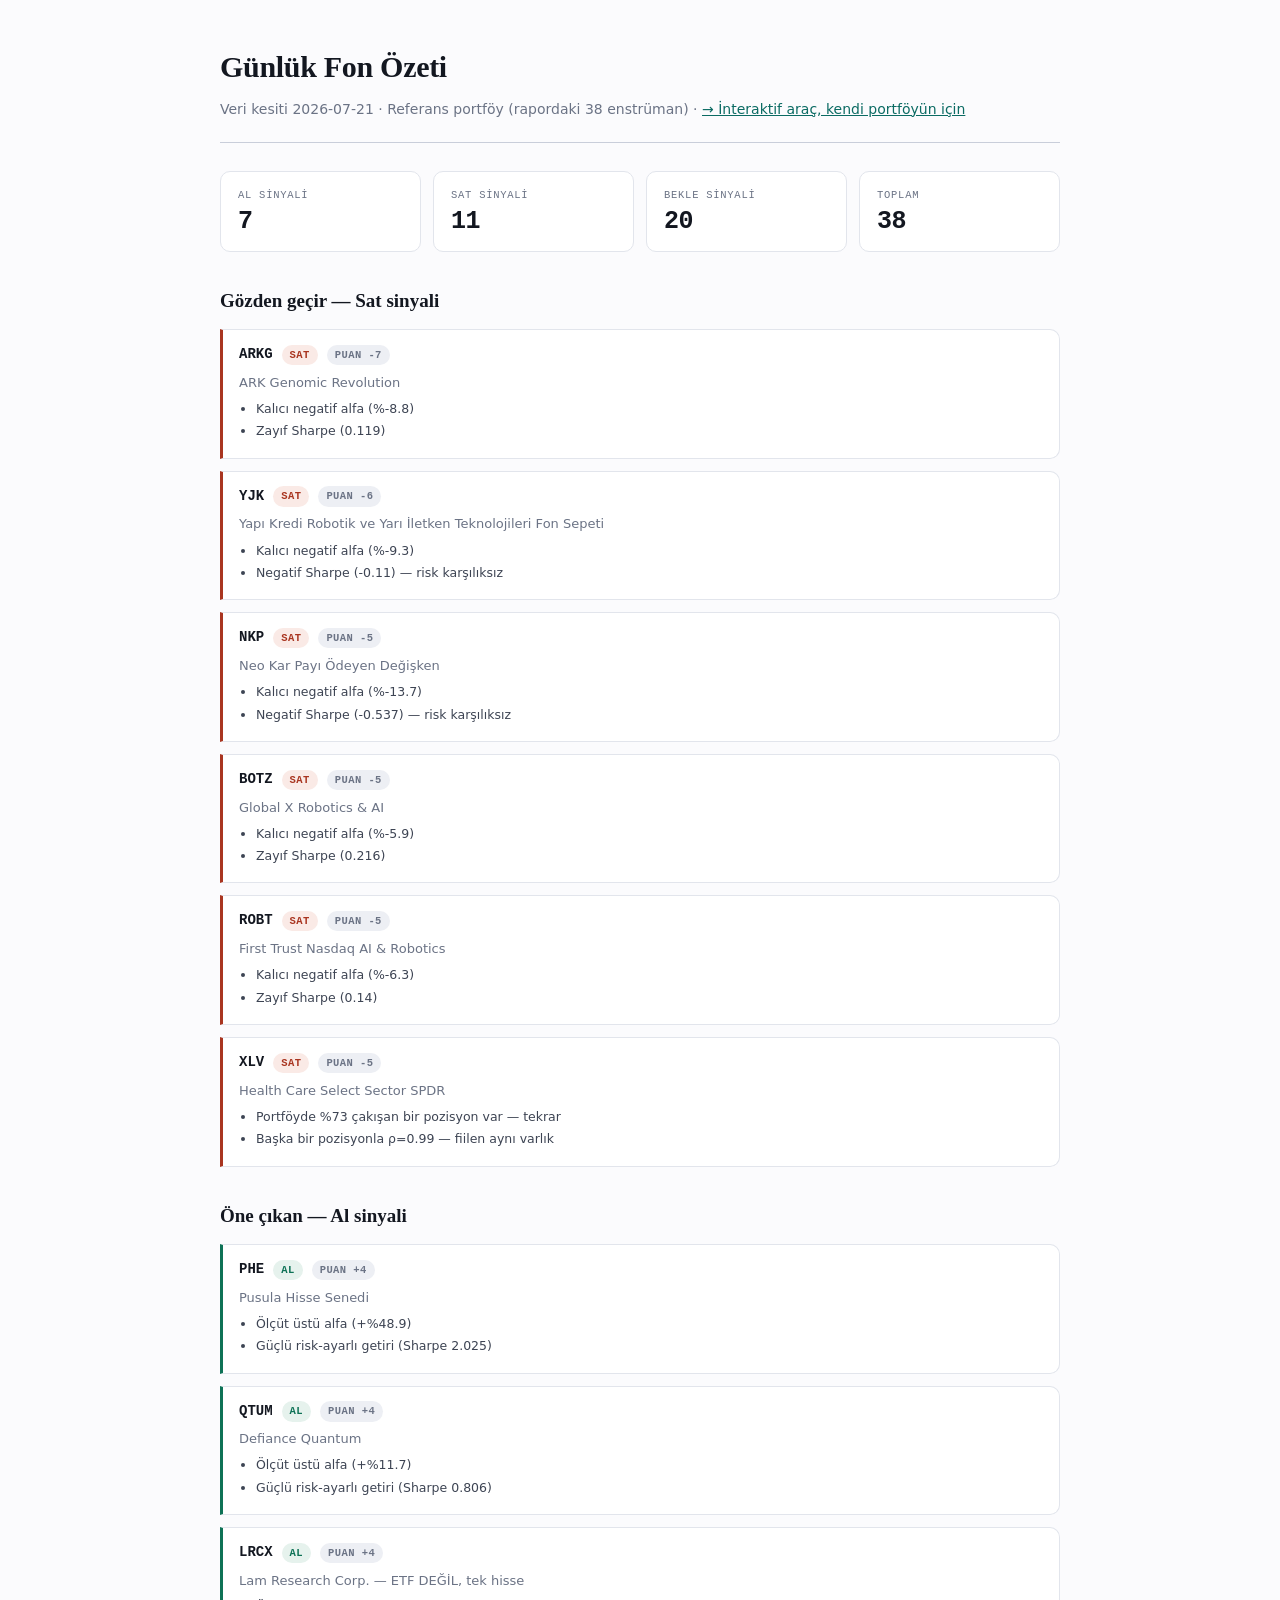
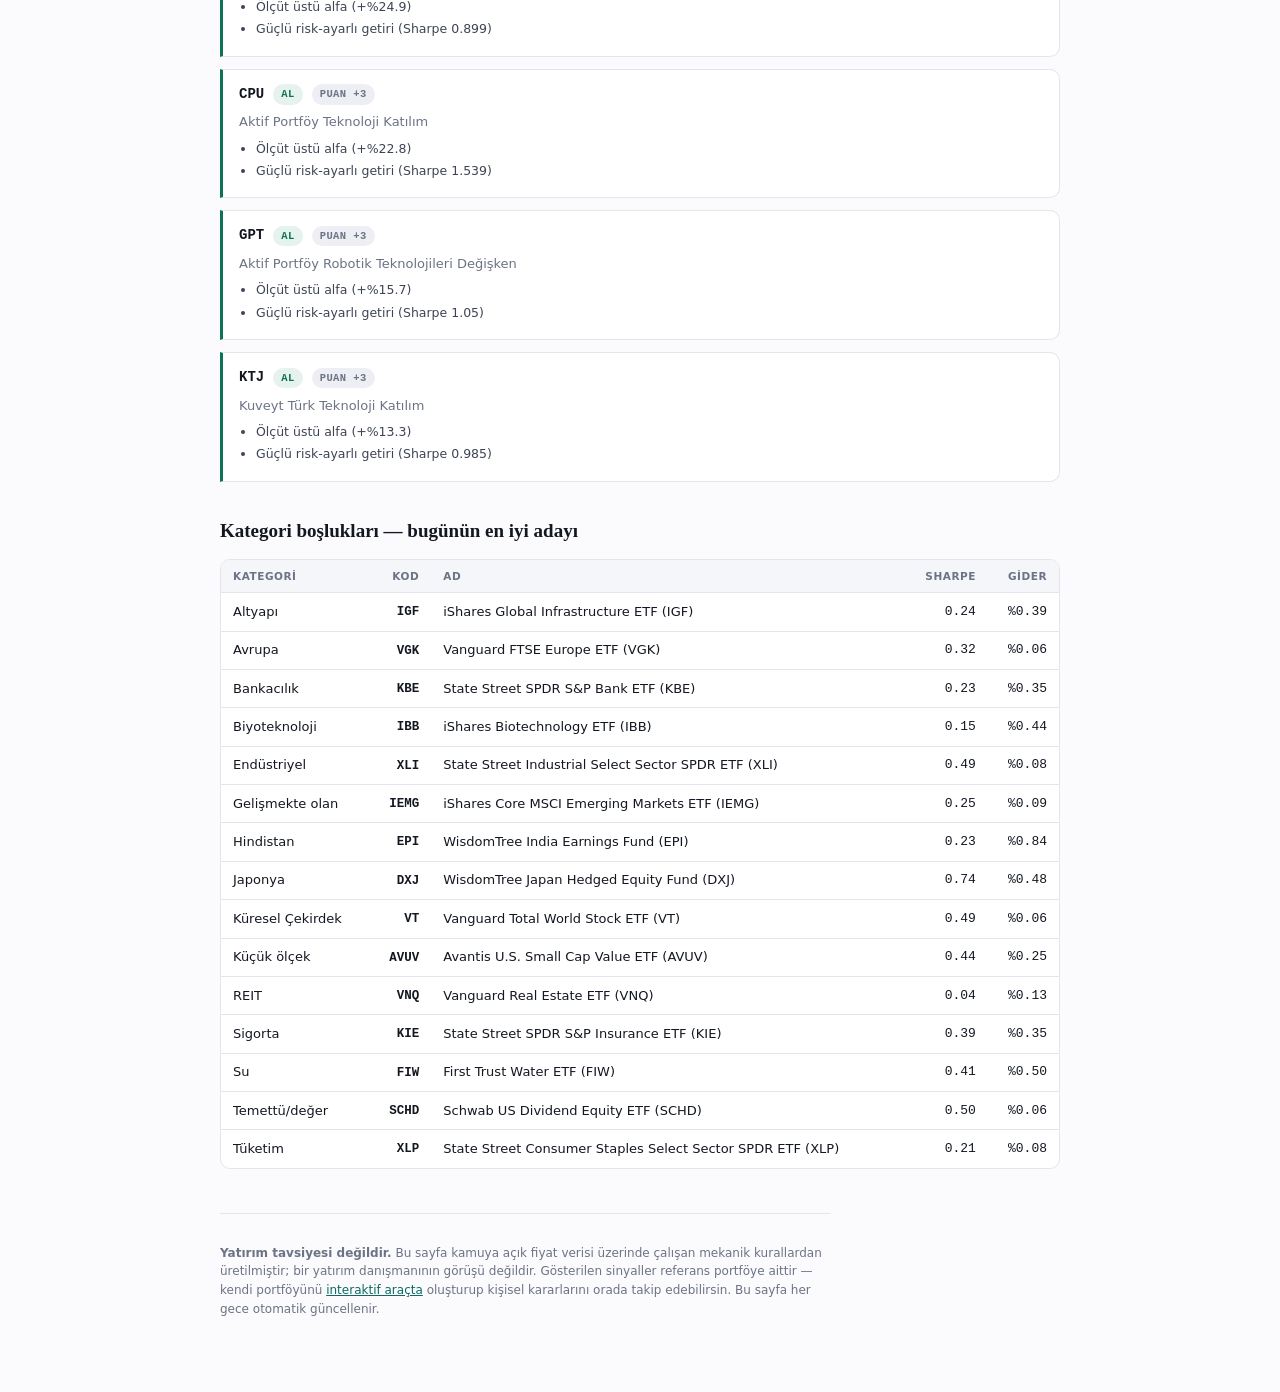
==== site/ozet.html @ ac9cc5fc "Enstrüman detay paneli, serbest fon karşılaştırma ve günlük özet sayfası - Her enstrümana aynı temad" ====
<!doctype html>
<html lang="tr">
<head>
<meta charset="utf-8">
<meta name="viewport" content="width=device-width, initial-scale=1">
<title>Günlük Fon Özeti — 2026-07-21</title>
<meta name="description" content="Referans portföyün günlük al/sat/bekle sinyal özeti ve kategori boşluğu önerileri.">
<link rel="icon" href="data:image/svg+xml,<svg xmlns='http://www.w3.org/2000/svg' viewBox='0 0 100 100'><text y='.9em' font-size='90'>📨</text></svg>">
<link rel="stylesheet" href="styles.css">
<style>
  .wrap { max-width: 880px; }
  .ozet-head { padding: 44px 0 22px; border-bottom: 1px solid var(--rule-strong); margin-bottom: 28px; }
  .ozet-head h1 { font-family: var(--serif); font-size: 30px; margin: 0 0 8px; letter-spacing: -.01em; }
  .ozet-head p { color: var(--muted); font-size: 14px; margin: 0; }
  .ozet-sec { margin-bottom: 34px; }
  .ozet-sec h2 { font-family: var(--serif); font-size: 19px; margin: 0 0 14px; }
</style>
</head>
<body>
<div class="wrap">
  <header class="ozet-head">
    <h1>Günlük Fon Özeti</h1>
    <p>Veri kesiti 2026-07-21 · Referans portföy (rapordaki 38 enstrüman) ·
       <a href="index.html" style="color:var(--accent)">→ İnteraktif araç, kendi portföyün için</a></p>
  </header>

  <div class="ozet-sec">
    <div class="grid g4">
      <div class="card stat"><div class="k">Al sinyali</div><div class="v">7</div></div>
      <div class="card stat"><div class="k">Sat sinyali</div><div class="v">11</div></div>
      <div class="card stat"><div class="k">Bekle sinyali</div><div class="v">20</div></div>
      <div class="card stat"><div class="k">Toplam</div><div class="v">38</div></div>
    </div>
  </div>

  <div class="ozet-sec">
    <h2>Gözden geçir — Sat sinyali</h2>
    <div class="grid"><div class="decision" data-sig="SAT"><div><div class="hd"><span class="tick" style="font-size:14px">ARKG</span><span class="chip chip-sat">SAT</span><span class="chip chip-n">puan -7</span></div><div class="nm">ARK Genomic Revolution</div><ul><li>Kalıcı negatif alfa (%-8.8)</li><li>Zayıf Sharpe (0.119)</li></ul></div></div><div class="decision" data-sig="SAT"><div><div class="hd"><span class="tick" style="font-size:14px">YJK</span><span class="chip chip-sat">SAT</span><span class="chip chip-n">puan -6</span></div><div class="nm">Yapı Kredi Robotik ve Yarı İletken Teknolojileri Fon Sepeti</div><ul><li>Kalıcı negatif alfa (%-9.3)</li><li>Negatif Sharpe (-0.11) — risk karşılıksız</li></ul></div></div><div class="decision" data-sig="SAT"><div><div class="hd"><span class="tick" style="font-size:14px">NKP</span><span class="chip chip-sat">SAT</span><span class="chip chip-n">puan -5</span></div><div class="nm">Neo Kar Payı Ödeyen Değişken</div><ul><li>Kalıcı negatif alfa (%-13.7)</li><li>Negatif Sharpe (-0.537) — risk karşılıksız</li></ul></div></div><div class="decision" data-sig="SAT"><div><div class="hd"><span class="tick" style="font-size:14px">BOTZ</span><span class="chip chip-sat">SAT</span><span class="chip chip-n">puan -5</span></div><div class="nm">Global X Robotics &amp; AI</div><ul><li>Kalıcı negatif alfa (%-5.9)</li><li>Zayıf Sharpe (0.216)</li></ul></div></div><div class="decision" data-sig="SAT"><div><div class="hd"><span class="tick" style="font-size:14px">ROBT</span><span class="chip chip-sat">SAT</span><span class="chip chip-n">puan -5</span></div><div class="nm">First Trust Nasdaq AI &amp; Robotics</div><ul><li>Kalıcı negatif alfa (%-6.3)</li><li>Zayıf Sharpe (0.14)</li></ul></div></div><div class="decision" data-sig="SAT"><div><div class="hd"><span class="tick" style="font-size:14px">XLV</span><span class="chip chip-sat">SAT</span><span class="chip chip-n">puan -5</span></div><div class="nm">Health Care Select Sector SPDR</div><ul><li>Portföyde %73 çakışan bir pozisyon var — tekrar</li><li>Başka bir pozisyonla ρ=0.99 — fiilen aynı varlık</li></ul></div></div></div>
  </div>

  <div class="ozet-sec">
    <h2>Öne çıkan — Al sinyali</h2>
    <div class="grid"><div class="decision" data-sig="AL"><div><div class="hd"><span class="tick" style="font-size:14px">PHE</span><span class="chip chip-al">AL</span><span class="chip chip-n">puan +4</span></div><div class="nm">Pusula Hisse Senedi</div><ul><li>Ölçüt üstü alfa (+%48.9)</li><li>Güçlü risk-ayarlı getiri (Sharpe 2.025)</li></ul></div></div><div class="decision" data-sig="AL"><div><div class="hd"><span class="tick" style="font-size:14px">QTUM</span><span class="chip chip-al">AL</span><span class="chip chip-n">puan +4</span></div><div class="nm">Defiance Quantum</div><ul><li>Ölçüt üstü alfa (+%11.7)</li><li>Güçlü risk-ayarlı getiri (Sharpe 0.806)</li></ul></div></div><div class="decision" data-sig="AL"><div><div class="hd"><span class="tick" style="font-size:14px">LRCX</span><span class="chip chip-al">AL</span><span class="chip chip-n">puan +4</span></div><div class="nm">Lam Research Corp. — ETF DEĞİL, tek hisse</div><ul><li>Ölçüt üstü alfa (+%24.9)</li><li>Güçlü risk-ayarlı getiri (Sharpe 0.899)</li></ul></div></div><div class="decision" data-sig="AL"><div><div class="hd"><span class="tick" style="font-size:14px">CPU</span><span class="chip chip-al">AL</span><span class="chip chip-n">puan +3</span></div><div class="nm">Aktif Portföy Teknoloji Katılım</div><ul><li>Ölçüt üstü alfa (+%22.8)</li><li>Güçlü risk-ayarlı getiri (Sharpe 1.539)</li></ul></div></div><div class="decision" data-sig="AL"><div><div class="hd"><span class="tick" style="font-size:14px">GPT</span><span class="chip chip-al">AL</span><span class="chip chip-n">puan +3</span></div><div class="nm">Aktif Portföy Robotik Teknolojileri Değişken</div><ul><li>Ölçüt üstü alfa (+%15.7)</li><li>Güçlü risk-ayarlı getiri (Sharpe 1.05)</li></ul></div></div><div class="decision" data-sig="AL"><div><div class="hd"><span class="tick" style="font-size:14px">KTJ</span><span class="chip chip-al">AL</span><span class="chip chip-n">puan +3</span></div><div class="nm">Kuveyt Türk Teknoloji Katılım</div><ul><li>Ölçüt üstü alfa (+%13.3)</li><li>Güçlü risk-ayarlı getiri (Sharpe 0.985)</li></ul></div></div></div>
  </div>

  <div class="ozet-sec">
    <h2>Kategori boşlukları — bugünün en iyi adayı</h2>
    <div class="scroll"><table>
      <thead><tr><th class="l">Kategori</th><th>Kod</th><th class="l">Ad</th><th>Sharpe</th><th>Gider</th></tr></thead>
      <tbody><tr><td class="l">Altyapı</td><td><span class="tick">IGF</span></td><td class="l">iShares Global Infrastructure ETF (IGF)</td><td class="num">0.24</td><td class="num">%0.39</td></tr><tr><td class="l">Avrupa</td><td><span class="tick">VGK</span></td><td class="l">Vanguard FTSE Europe ETF (VGK)</td><td class="num">0.32</td><td class="num">%0.06</td></tr><tr><td class="l">Bankacılık</td><td><span class="tick">KBE</span></td><td class="l">State Street SPDR S&amp;P Bank ETF (KBE)</td><td class="num">0.23</td><td class="num">%0.35</td></tr><tr><td class="l">Biyoteknoloji</td><td><span class="tick">IBB</span></td><td class="l">iShares Biotechnology ETF (IBB)</td><td class="num">0.15</td><td class="num">%0.44</td></tr><tr><td class="l">Endüstriyel</td><td><span class="tick">XLI</span></td><td class="l">State Street Industrial Select Sector SPDR ETF (XLI)</td><td class="num">0.49</td><td class="num">%0.08</td></tr><tr><td class="l">Gelişmekte olan</td><td><span class="tick">IEMG</span></td><td class="l">iShares Core MSCI Emerging Markets ETF (IEMG)</td><td class="num">0.25</td><td class="num">%0.09</td></tr><tr><td class="l">Hindistan</td><td><span class="tick">EPI</span></td><td class="l">WisdomTree India Earnings Fund (EPI)</td><td class="num">0.23</td><td class="num">%0.84</td></tr><tr><td class="l">Japonya</td><td><span class="tick">DXJ</span></td><td class="l">WisdomTree Japan Hedged Equity Fund (DXJ)</td><td class="num">0.74</td><td class="num">%0.48</td></tr><tr><td class="l">Küresel Çekirdek</td><td><span class="tick">VT</span></td><td class="l">Vanguard Total World Stock ETF (VT)</td><td class="num">0.49</td><td class="num">%0.06</td></tr><tr><td class="l">Küçük ölçek</td><td><span class="tick">AVUV</span></td><td class="l">Avantis U.S. Small Cap Value ETF (AVUV)</td><td class="num">0.44</td><td class="num">%0.25</td></tr><tr><td class="l">REIT</td><td><span class="tick">VNQ</span></td><td class="l">Vanguard Real Estate ETF (VNQ)</td><td class="num">0.04</td><td class="num">%0.13</td></tr><tr><td class="l">Sigorta</td><td><span class="tick">KIE</span></td><td class="l">State Street SPDR S&amp;P Insurance ETF (KIE)</td><td class="num">0.39</td><td class="num">%0.35</td></tr><tr><td class="l">Su</td><td><span class="tick">FIW</span></td><td class="l">First Trust Water ETF (FIW)</td><td class="num">0.41</td><td class="num">%0.50</td></tr><tr><td class="l">Temettü/değer</td><td><span class="tick">SCHD</span></td><td class="l">Schwab US Dividend Equity ETF (SCHD)</td><td class="num">0.50</td><td class="num">%0.06</td></tr><tr><td class="l">Tüketim</td><td><span class="tick">XLP</span></td><td class="l">State Street Consumer Staples Select Sector SPDR ETF (XLP)</td><td class="num">0.21</td><td class="num">%0.08</td></tr></tbody>
    </table></div>
  </div>

  <footer class="legal">
    <p><strong>Yatırım tavsiyesi değildir.</strong> Bu sayfa kamuya açık fiyat verisi üzerinde çalışan
    mekanik kurallardan üretilmiştir; bir yatırım danışmanının görüşü değildir. Gösterilen sinyaller
    referans portföye aittir — kendi portföyünü <a href="index.html" style="color:var(--accent)">interaktif araçta</a>
    oluşturup kişisel kararlarını orada takip edebilirsin. Bu sayfa her gece otomatik güncellenir.</p>
  </footer>
</div>
</body>
</html>
---- site/styles.css ----
/* Portföy aracı — rapor ile aynı jeton ailesi, farklı bilgi mimarisi.
   Rapor bir BELGE (tek kolon, kaydırılır); bu bir ARAÇ (sekmeli, taranır). */

:root {
  --bg: #FBFBFD; --surface: #FFFFFF; --surface-2: #F5F6F9; --surface-3: #EDEFF4;
  --ink: #131720; --ink-2: #3D4453; --muted: #6B7385;
  --rule: #E2E5EC; --rule-strong: #C9CEDA;
  --accent: #0B6B63; --accent-ink: #FFFFFF; --accent-soft: #E4F0EE;
  --pos: #0E7256; --neg: #A93520; --warn: #8A5A00;
  --pos-bg: #E6F2ED; --neg-bg: #FAEAE6; --warn-bg: #F8EFDC;
  --shadow: 0 1px 2px rgba(19,23,32,.05), 0 8px 24px -12px rgba(19,23,32,.12);

  --serif: ui-serif, "Iowan Old Style", "Palatino Linotype", Palatino, Georgia, serif;
  --sans: system-ui, -apple-system, "Segoe UI", Roboto, "Helvetica Neue", sans-serif;
  --mono: ui-monospace, "SF Mono", SFMono-Regular, Menlo, Consolas, monospace;
}
@media (prefers-color-scheme: dark) {
  :root {
    --bg: #0B0E13; --surface: #121722; --surface-2: #171D29; --surface-3: #1E2532;
    --ink: #E7EAF1; --ink-2: #B9C0CE; --muted: #868FA1;
    --rule: #222A38; --rule-strong: #333D4E;
    --accent: #46C9BC; --accent-ink: #06231F; --accent-soft: #10302E;
    --pos: #4FD198; --neg: #FF8E72; --warn: #EDB544;
    --pos-bg: #102A22; --neg-bg: #2E1712; --warn-bg: #2B2110;
    --shadow: 0 1px 2px rgba(0,0,0,.4), 0 8px 24px -12px rgba(0,0,0,.6);
  }
}
:root[data-theme="dark"] {
  --bg: #0B0E13; --surface: #121722; --surface-2: #171D29; --surface-3: #1E2532;
  --ink: #E7EAF1; --ink-2: #B9C0CE; --muted: #868FA1;
  --rule: #222A38; --rule-strong: #333D4E;
  --accent: #46C9BC; --accent-ink: #06231F; --accent-soft: #10302E;
  --pos: #4FD198; --neg: #FF8E72; --warn: #EDB544;
  --pos-bg: #102A22; --neg-bg: #2E1712; --warn-bg: #2B2110;
  --shadow: 0 1px 2px rgba(0,0,0,.4), 0 8px 24px -12px rgba(0,0,0,.6);
}
:root[data-theme="light"] {
  --bg: #FBFBFD; --surface: #FFFFFF; --surface-2: #F5F6F9; --surface-3: #EDEFF4;
  --ink: #131720; --ink-2: #3D4453; --muted: #6B7385;
  --rule: #E2E5EC; --rule-strong: #C9CEDA;
  --accent: #0B6B63; --accent-ink: #FFFFFF; --accent-soft: #E4F0EE;
  --pos: #0E7256; --neg: #A93520; --warn: #8A5A00;
  --pos-bg: #E6F2ED; --neg-bg: #FAEAE6; --warn-bg: #F8EFDC;
  --shadow: 0 1px 2px rgba(19,23,32,.05), 0 8px 24px -12px rgba(19,23,32,.12);
}

* { box-sizing: border-box; }
html { -webkit-text-size-adjust: 100%; }
body {
  margin: 0; background: var(--bg); color: var(--ink);
  font-family: var(--sans); font-size: 15px; line-height: 1.55;
  -webkit-font-smoothing: antialiased;
}
.num { font-family: var(--mono); font-variant-numeric: tabular-nums; }
.pos { color: var(--pos); } .neg { color: var(--neg); } .warnc { color: var(--warn); }
.wrap { max-width: 1180px; margin: 0 auto; padding: 0 20px 80px; }

/* ---------- üst şerit ---------- */
.topbar { border-bottom: 1px solid var(--rule); background: var(--surface); }
.topbar-in {
  max-width: 1180px; margin: 0 auto; padding: 14px 20px;
  display: flex; align-items: center; gap: 16px; flex-wrap: wrap;
}
.brand { display: flex; align-items: baseline; gap: 10px; margin-right: auto; }
.brand h1 {
  font-family: var(--serif); font-size: 19px; font-weight: 600; margin: 0;
  letter-spacing: -.01em;
}
.brand .sub { font-family: var(--mono); font-size: 11px; color: var(--muted); }

.freshness {
  display: flex; align-items: center; gap: 8px;
  font-family: var(--mono); font-size: 11.5px;
  padding: 5px 11px; border-radius: 100px; border: 1px solid var(--rule);
  background: var(--surface-2); color: var(--ink-2);
}
.freshness .dot { width: 7px; height: 7px; border-radius: 50%; background: var(--pos); flex: none; }
.freshness[data-state="stale"] .dot { background: var(--warn); }
.freshness[data-state="broken"] .dot { background: var(--neg); }
.freshness[data-state="stale"] { border-color: var(--warn); background: var(--warn-bg); }
.freshness[data-state="broken"] { border-color: var(--neg); background: var(--neg-bg); }

.iconbtn {
  border: 1px solid var(--rule); background: var(--surface); color: var(--ink-2);
  border-radius: 7px; padding: 6px 11px; cursor: pointer;
  font-family: var(--mono); font-size: 11.5px;
}
.iconbtn:hover { background: var(--surface-2); color: var(--ink); }
.iconbtn:focus-visible { outline: 2px solid var(--accent); outline-offset: 1px; }

/* ---------- sekmeler ---------- */
nav.tabs {
  position: sticky; top: 0; z-index: 30;
  background: color-mix(in srgb, var(--bg) 93%, transparent);
  backdrop-filter: blur(10px);
  border-bottom: 1px solid var(--rule);
  overflow-x: auto;
}
nav.tabs ul {
  display: flex; gap: 2px; list-style: none; margin: 0 auto; padding: 0 20px;
  max-width: 1180px; white-space: nowrap;
}
nav.tabs button {
  border: none; background: none; cursor: pointer; color: var(--muted);
  font-family: var(--sans); font-size: 13.5px; font-weight: 550;
  padding: 12px 14px; border-bottom: 2px solid transparent;
}
nav.tabs button:hover { color: var(--ink); }
nav.tabs button[aria-selected="true"] { color: var(--accent); border-bottom-color: var(--accent); }
nav.tabs button:focus-visible { outline: 2px solid var(--accent); outline-offset: -2px; }
nav.tabs .badge {
  display: inline-block; margin-left: 6px; padding: 0 6px; border-radius: 100px;
  background: var(--surface-3); color: var(--ink-2);
  font-family: var(--mono); font-size: 10.5px; font-weight: 600;
}

/* ---------- panel başlığı ---------- */
.panel { padding-top: 28px; }
.panel[hidden] { display: none; }
.phead {
  display: flex; align-items: flex-start; gap: 16px; flex-wrap: wrap;
  margin-bottom: 20px; padding-bottom: 14px; border-bottom: 1px solid var(--rule);
}
.phead .t { margin-right: auto; }
.phead h2 {
  font-family: var(--serif); font-size: 23px; font-weight: 600;
  margin: 0 0 4px; letter-spacing: -.01em;
}
.phead p { margin: 0; color: var(--muted); font-size: 13.5px; max-width: 68ch; }

.btn {
  border: 1px solid var(--accent); background: var(--accent); color: var(--accent-ink);
  border-radius: 7px; padding: 8px 15px; cursor: pointer;
  font-family: var(--sans); font-size: 13.5px; font-weight: 600;
}
.btn:hover { filter: brightness(1.08); }
.btn:disabled { opacity: .45; cursor: not-allowed; filter: none; }
.btn:focus-visible { outline: 2px solid var(--accent); outline-offset: 2px; }
.btn.ghost { background: var(--surface); color: var(--ink); border-color: var(--rule-strong); }
.btn.ghost:hover { background: var(--surface-2); }
.btn.sm { padding: 5px 10px; font-size: 12px; }

/* ---------- kartlar / ızgara ---------- */
.grid { display: grid; gap: 12px; }
.g2 { grid-template-columns: repeat(auto-fit, minmax(330px, 1fr)); }
.g3 { grid-template-columns: repeat(auto-fit, minmax(230px, 1fr)); }
.g4 { grid-template-columns: repeat(auto-fit, minmax(170px, 1fr)); }

.card {
  background: var(--surface); border: 1px solid var(--rule);
  border-radius: 10px; padding: 15px 17px;
}
.card.hi { box-shadow: var(--shadow); }
.stat .k {
  font-family: var(--mono); font-size: 10.5px; letter-spacing: .07em;
  text-transform: uppercase; color: var(--muted); margin-bottom: 6px;
}
.stat .v {
  font-family: var(--mono); font-variant-numeric: tabular-nums;
  font-size: 25px; font-weight: 600; line-height: 1.05; letter-spacing: -.02em;
}
.stat .s { font-size: 12px; color: var(--muted); margin-top: 4px; }

/* ---------- çipler ---------- */
.chip {
  display: inline-block; padding: 2px 8px; border-radius: 100px;
  font-family: var(--mono); font-size: 10.5px; font-weight: 650;
  letter-spacing: .04em; text-transform: uppercase; white-space: nowrap;
}
.chip-al { background: var(--pos-bg); color: var(--pos); }
.chip-sat { background: var(--neg-bg); color: var(--neg); }
.chip-bekle { background: var(--warn-bg); color: var(--warn); }
.chip-n { background: var(--surface-3); color: var(--muted); }
.chip-acc { background: var(--accent-soft); color: var(--accent); }

/* ---------- tablo ---------- */
.scroll { overflow-x: auto; border: 1px solid var(--rule); border-radius: 10px; background: var(--surface); }
table { border-collapse: collapse; width: 100%; font-size: 13px; }
th, td { padding: 8px 12px; text-align: right; white-space: nowrap; border-bottom: 1px solid var(--rule); }
th {
  background: var(--surface-2); font-size: 10.5px; font-weight: 700;
  letter-spacing: .05em; text-transform: uppercase; color: var(--muted);
  position: sticky; top: 0; z-index: 1;
}
th:first-child, td:first-child { text-align: left; }
td.l, th.l { text-align: left; white-space: normal; }
tbody tr:last-child td { border-bottom: none; }
tbody tr:hover { background: var(--surface-2); }
.tick { font-family: var(--mono); font-weight: 650; font-size: 12.5px; }
.tick-btn {
  background: none; border: none; padding: 0; margin: 0; cursor: pointer;
  color: var(--ink); text-decoration-color: var(--accent); text-underline-offset: 3px;
}
.tick-btn:hover { color: var(--accent); text-decoration: underline; }
.tick-btn:focus-visible { outline: 2px solid var(--accent); outline-offset: 2px; border-radius: 2px; }

/* ---------- karar satırı ---------- */
.decision {
  display: grid; grid-template-columns: 1fr auto; gap: 14px; align-items: start;
  background: var(--surface); border: 1px solid var(--rule);
  border-left: 3px solid var(--rule-strong); border-radius: 0 10px 10px 0;
  padding: 14px 16px;
}
.decision[data-sig="AL"] { border-left-color: var(--pos); }
.decision[data-sig="SAT"] { border-left-color: var(--neg); }
.decision[data-sig="BEKLE"] { border-left-color: var(--warn); }
.decision .hd { display: flex; align-items: center; gap: 9px; flex-wrap: wrap; margin-bottom: 7px; }
.decision .nm { font-size: 13px; color: var(--muted); }
.decision ul { margin: 6px 0 0; padding-left: 17px; font-size: 12.5px; color: var(--ink-2); }
.decision li { margin-bottom: 3px; }
.actions { display: flex; flex-direction: column; gap: 6px; align-items: stretch; }
.actions .row { display: flex; gap: 5px; }
.actions label {
  font-family: var(--mono); font-size: 10px; letter-spacing: .06em;
  text-transform: uppercase; color: var(--muted); text-align: right;
}
.seg { display: inline-flex; border: 1px solid var(--rule-strong); border-radius: 7px; overflow: hidden; }
.seg button {
  border: none; background: var(--surface); color: var(--muted); cursor: pointer;
  font-family: var(--mono); font-size: 11px; font-weight: 650; padding: 5px 10px;
  border-right: 1px solid var(--rule);
}
.seg button:last-child { border-right: none; }
.seg button:hover { background: var(--surface-2); color: var(--ink); }
.seg button[aria-pressed="true"] { background: var(--accent); color: var(--accent-ink); }
.seg button:focus-visible { outline: 2px solid var(--accent); outline-offset: -2px; }

/* ---------- form ---------- */
input[type="text"], input[type="number"], textarea, select {
  font-family: var(--sans); font-size: 14px; color: var(--ink);
  background: var(--surface); border: 1px solid var(--rule-strong);
  border-radius: 7px; padding: 8px 11px; width: 100%;
}
input:focus, textarea:focus, select:focus { outline: 2px solid var(--accent); outline-offset: -1px; border-color: var(--accent); }
label.fl {
  display: block; font-family: var(--mono); font-size: 10.5px; letter-spacing: .06em;
  text-transform: uppercase; color: var(--muted); margin-bottom: 5px;
}

/* ---------- uyarı kutuları ---------- */
.note {
  border: 1px solid var(--rule); border-left: 3px solid var(--accent);
  background: var(--surface); border-radius: 0 9px 9px 0;
  padding: 13px 16px; margin-bottom: 16px; font-size: 13.5px;
}
.note.warn { border-left-color: var(--warn); background: var(--warn-bg); }
.note.crit { border-left-color: var(--neg); background: var(--neg-bg); }
.note .nt {
  font-family: var(--mono); font-size: 10.5px; font-weight: 700;
  letter-spacing: .09em; text-transform: uppercase; margin-bottom: 5px; color: var(--accent);
}
.note.warn .nt { color: var(--warn); } .note.crit .nt { color: var(--neg); }
.note p { margin: 0; }
.note p + p { margin-top: 7px; }

.empty {
  border: 1px dashed var(--rule-strong); border-radius: 10px;
  padding: 30px 22px; text-align: center; color: var(--muted); font-size: 13.5px;
}
.empty strong { display: block; color: var(--ink-2); font-size: 15px; margin-bottom: 6px; }

/* ---------- sparkline ---------- */
.spark { display: block; width: 100%; height: 44px; overflow: visible; }
.spark path.line { fill: none; stroke: var(--accent); stroke-width: 1.6; }
.spark path.area { fill: var(--accent); opacity: .10; stroke: none; }
.spark circle.end { fill: var(--accent); }
.spark line.base { stroke: var(--rule-strong); stroke-width: 1; stroke-dasharray: 2 3; }

/* ---------- drawer ---------- */
.drawer {
  position: fixed; inset: 0; z-index: 60; display: none;
  background: rgba(8,11,16,.45);
}
.drawer[open] { display: block; }
.drawer .sheet {
  position: absolute; right: 0; top: 0; bottom: 0; width: min(520px, 94vw);
  background: var(--surface); border-left: 1px solid var(--rule-strong);
  padding: 22px; overflow-y: auto;
}
/* Detay paneli geniş bir emsal karşılaştırma tablosu taşıyor — daha geniş. */
#detailDrawer .sheet { width: min(760px, 96vw); }
.drawer h3 { font-family: var(--serif); font-size: 19px; margin: 0 0 4px; }
.drawer h4 {
  font-size: 11.5px; font-weight: 700; letter-spacing: .07em; text-transform: uppercase;
  color: var(--muted); margin: 22px 0 8px;
}
.drawer p, .drawer li { font-size: 13.5px; color: var(--ink-2); }
.drawer code {
  font-family: var(--mono); font-size: 12px; background: var(--surface-2);
  padding: 1px 5px; border-radius: 3px; word-break: break-all;
}

/* ---------- detay paneli: aralık grafiği ---------- */
.detail-chart { width: 100%; height: 150px; display: block; overflow: visible; }
.detail-chart .grid-line { stroke: var(--rule); stroke-width: 1; }
.detail-chart .line { fill: none; stroke: var(--accent); stroke-width: 1.8; }
.detail-chart .line.neg-line { stroke: var(--neg); }
.detail-chart .area { fill: var(--accent); opacity: .09; stroke: none; }
.detail-chart .area.neg-area { fill: var(--neg); }
.detail-chart .end { fill: var(--accent); }
.detail-chart .end.neg-end { fill: var(--neg); }
.detail-chart .axlab { font-family: var(--mono); font-size: 10px; fill: var(--muted); }
.range-headline {
  display: flex; align-items: baseline; gap: 12px; margin-bottom: 10px; flex-wrap: wrap;
}
.range-headline .big { font-family: var(--mono); font-variant-numeric: tabular-nums;
  font-size: 32px; font-weight: 650; letter-spacing: -.02em; }
.range-headline .lbl { font-size: 12.5px; color: var(--muted); }

/* ---------- emsal / karşılaştırma tablosu ---------- */
.cmp-row-self { background: var(--accent-soft); }
.cmp-row-self td:first-child { font-weight: 700; }
.fee-flag { font-size: 12px; color: var(--warn); margin-top: 8px; }
.cmp-remove {
  border: none; background: none; color: var(--muted); cursor: pointer;
  font-size: 15px; line-height: 1; padding: 2px 4px;
}
.cmp-remove:hover { color: var(--neg); }
.cmp-pick-row { display: flex; gap: 8px; align-items: center; margin-bottom: 12px; }
.cmp-pick-row input { flex: 1; }
.cmp-results {
  position: relative;
}
.cmp-dropdown {
  position: absolute; top: calc(100% + 4px); left: 0; right: 0; z-index: 10;
  background: var(--surface); border: 1px solid var(--rule-strong); border-radius: 8px;
  box-shadow: var(--shadow); max-height: 260px; overflow-y: auto;
}
.cmp-dropdown .item {
  display: flex; align-items: center; gap: 9px; padding: 8px 12px; cursor: pointer;
  border-bottom: 1px solid var(--rule);
  background: none; border-left: none; border-right: none; border-top: none;
  width: 100%; text-align: left; font: inherit; color: inherit;
}
.cmp-dropdown .item:focus-visible { outline: 2px solid var(--accent); outline-offset: -2px; }
.cmp-dropdown .item:last-child { border-bottom: none; }
.cmp-dropdown .item:hover { background: var(--surface-2); }
.cmp-dropdown .nm2 { font-size: 12.5px; color: var(--muted); overflow: hidden;
  text-overflow: ellipsis; white-space: nowrap; margin-right: auto; }

/* ---------- pivot: filtre çipleri ---------- */
.filtergrp { margin-bottom: 12px; }
.filtergrp:last-child { margin-bottom: 0; }
.filtergrp .fl2 {
  font-family: var(--mono); font-size: 10.5px; letter-spacing: .06em; text-transform: uppercase;
  color: var(--muted); margin-bottom: 6px; display: flex; align-items: center; gap: 8px;
}
.filtergrp .fl2 button {
  border: none; background: none; color: var(--accent); cursor: pointer;
  font-family: var(--mono); font-size: 10px; text-transform: none; letter-spacing: 0;
}
.chiprow { display: flex; flex-wrap: wrap; gap: 6px; }
.fchip {
  border: 1px solid var(--rule-strong); background: var(--surface); color: var(--ink-2);
  border-radius: 100px; padding: 4px 11px; cursor: pointer;
  font-family: var(--sans); font-size: 12px; font-weight: 550;
}
.fchip:hover { background: var(--surface-2); }
.fchip[aria-pressed="true"] { background: var(--accent); border-color: var(--accent); color: var(--accent-ink); }
.fchip .n { font-family: var(--mono); opacity: .7; margin-left: 5px; }
.fchip:focus-visible { outline: 2px solid var(--accent); outline-offset: 1px; }

/* ---------- pivot: ısı haritalı tablo ---------- */
.pivot-table { border-collapse: collapse; width: 100%; font-size: 13px; }
.pivot-table th, .pivot-table td {
  padding: 0; border: 1px solid var(--rule); text-align: center; white-space: nowrap;
}
.pivot-table th {
  background: var(--surface-2); font-size: 11px; font-weight: 700; padding: 8px 12px;
  color: var(--ink-2); position: sticky; top: 0;
}
.pivot-table th.rowhead {
  text-align: left; background: var(--surface-3); position: sticky; left: 0; z-index: 2;
  font-family: var(--mono); font-weight: 650;
}
.pivot-table th.corner { position: sticky; left: 0; top: 0; z-index: 3; }
.pcell {
  display: block; width: 100%; height: 100%; padding: 10px 14px; cursor: pointer;
  border: none; background: none; font-family: var(--mono); font-variant-numeric: tabular-nums;
  font-size: 13px; font-weight: 600; color: var(--ink);
}
.pcell:hover { outline: 2px solid var(--accent); outline-offset: -2px; }
.pcell:focus-visible { outline: 2px solid var(--accent); outline-offset: -2px; }
.pcell .n { display: block; font-size: 10px; font-weight: 500; color: var(--muted); margin-top: 2px; }
.pcell.empty { color: var(--muted); font-weight: 400; cursor: default; }
.pcell.selected { outline: 2px solid var(--ink); outline-offset: -2px; }

.drill-list { display: flex; flex-direction: column; gap: 1px; }
.drill-row {
  display: grid; grid-template-columns: 70px 1fr auto; gap: 12px; align-items: center;
  background: var(--surface); padding: 8px 14px; border-bottom: 1px solid var(--rule);
}
.drill-row:first-child { border-radius: 10px 10px 0 0; }
.drill-row:last-child { border-radius: 0 0 10px 10px; border-bottom: none; }
.drill-row .nm { font-size: 12.5px; color: var(--muted); overflow: hidden; text-overflow: ellipsis; }

footer.legal {
  margin-top: 44px; padding-top: 18px; border-top: 1px solid var(--rule);
  font-size: 12px; color: var(--muted); max-width: 80ch;
}

.toast {
  position: fixed; left: 50%; bottom: 26px; transform: translateX(-50%);
  background: var(--ink); color: var(--bg); padding: 10px 18px; border-radius: 8px;
  font-size: 13.5px; z-index: 80; box-shadow: var(--shadow);
}
.toast[hidden] { display: none; }

@media (max-width: 640px) {
  .wrap { padding: 0 14px 60px; }
  .decision { grid-template-columns: 1fr; }
  .actions { align-items: flex-start; }
  .actions label { text-align: left; }
}
@media (prefers-reduced-motion: reduce) { * { animation: none !important; transition: none !important; } }
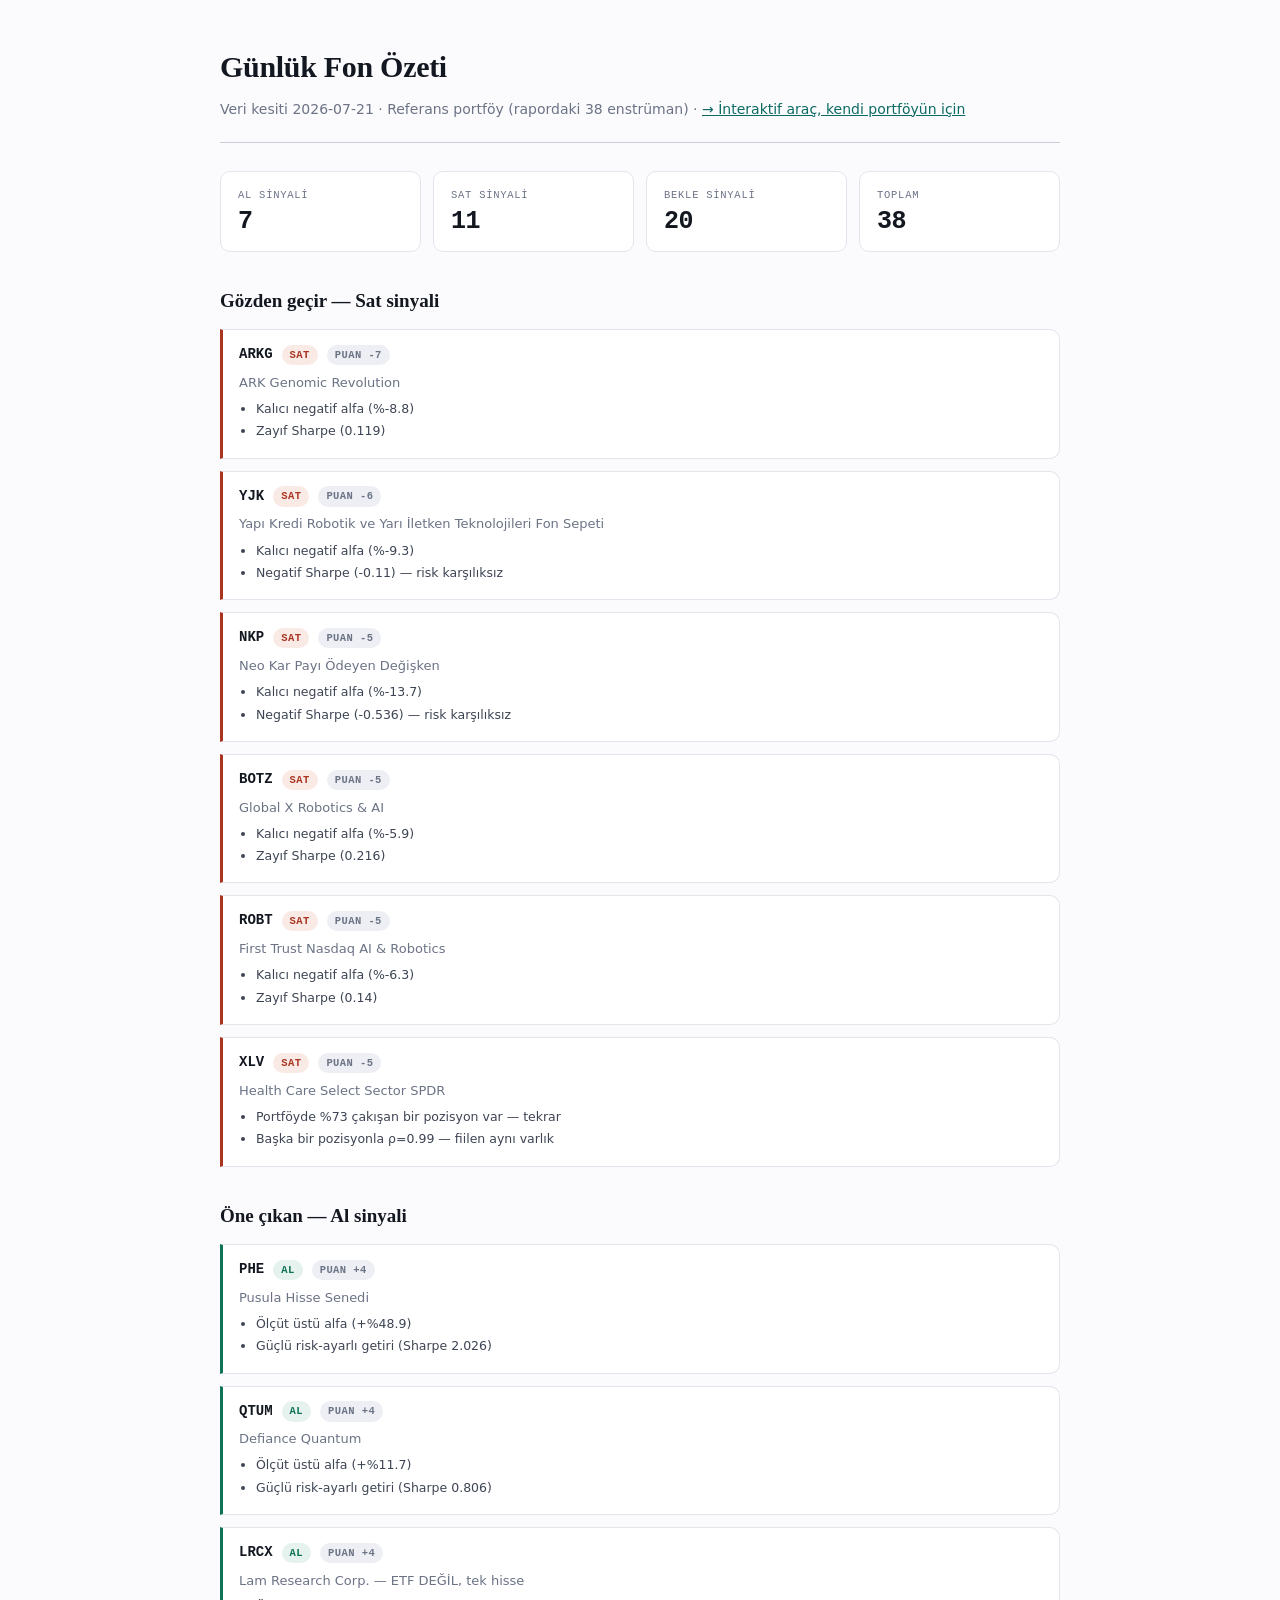
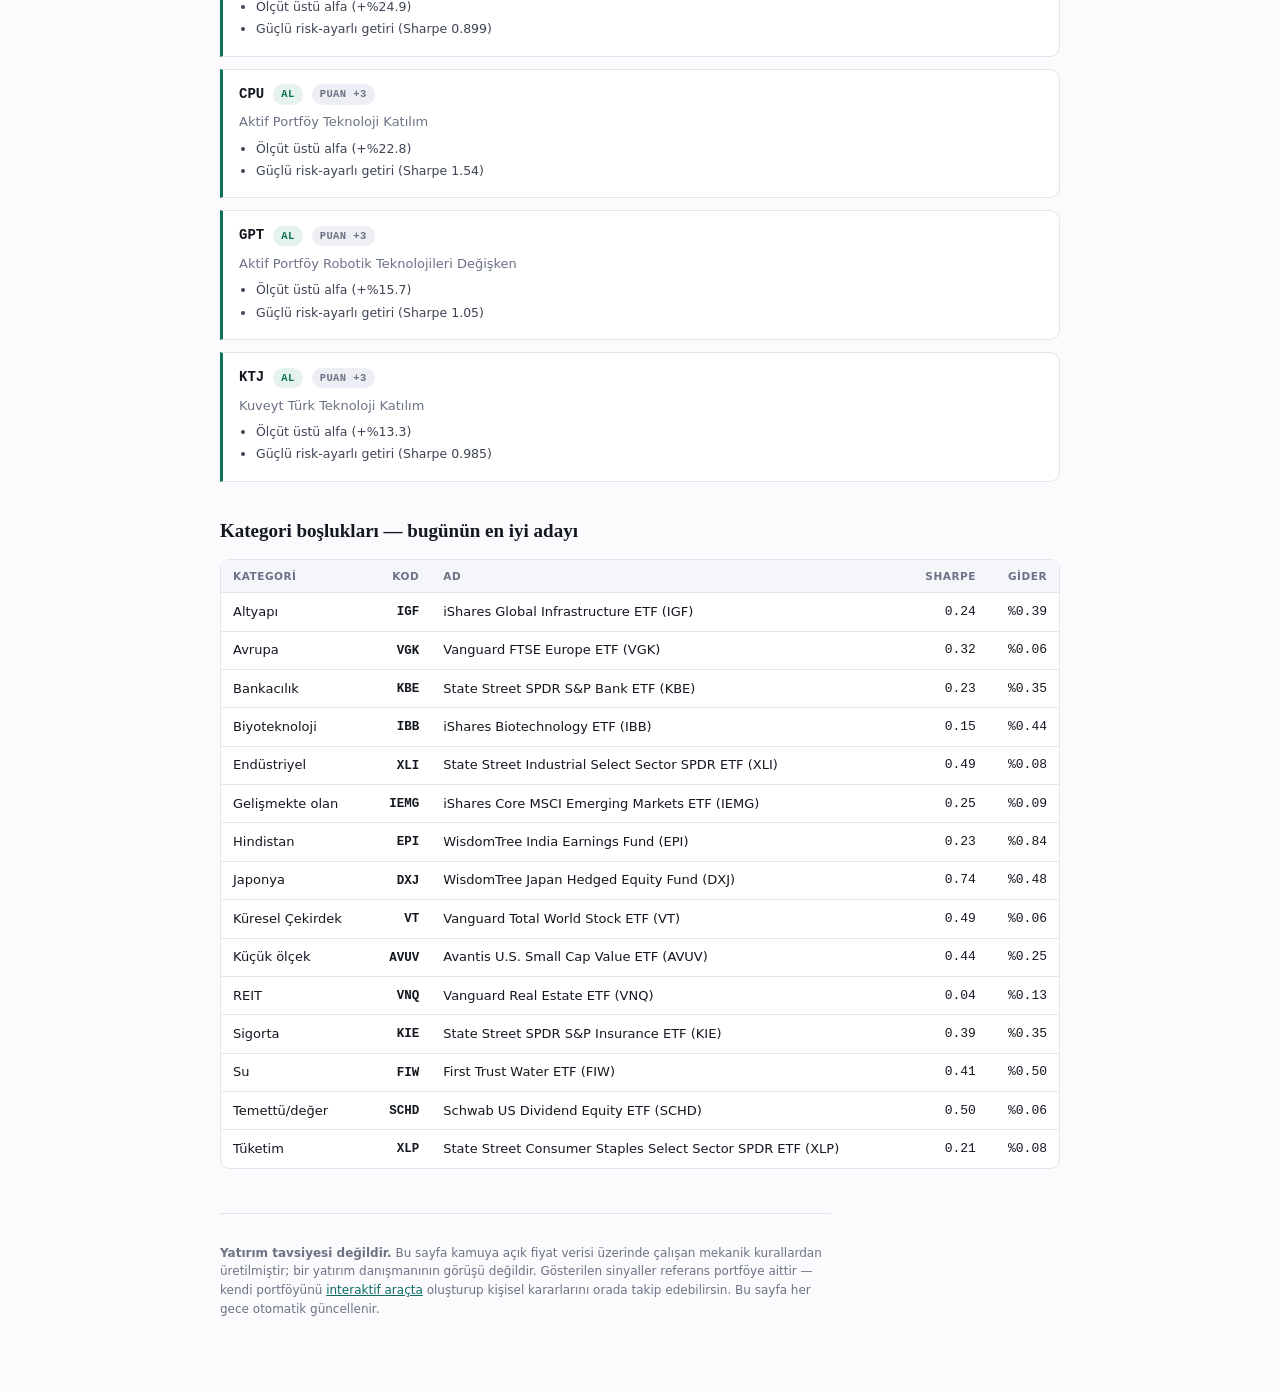
==== commit 13066d0d: "Merge: bot'un gece veri tazelemesiyle yeni özellik commit'ini birleştir app_data.json'daki çakışma, " ====
--- a/site/ozet.html
+++ b/site/ozet.html
@@ -35,12 +35,12 @@
 
   <div class="ozet-sec">
     <h2>Gözden geçir — Sat sinyali</h2>
-    <div class="grid"><div class="decision" data-sig="SAT"><div><div class="hd"><span class="tick" style="font-size:14px">ARKG</span><span class="chip chip-sat">SAT</span><span class="chip chip-n">puan -7</span></div><div class="nm">ARK Genomic Revolution</div><ul><li>Kalıcı negatif alfa (%-8.8)</li><li>Zayıf Sharpe (0.119)</li></ul></div></div><div class="decision" data-sig="SAT"><div><div class="hd"><span class="tick" style="font-size:14px">YJK</span><span class="chip chip-sat">SAT</span><span class="chip chip-n">puan -6</span></div><div class="nm">Yapı Kredi Robotik ve Yarı İletken Teknolojileri Fon Sepeti</div><ul><li>Kalıcı negatif alfa (%-9.3)</li><li>Negatif Sharpe (-0.11) — risk karşılıksız</li></ul></div></div><div class="decision" data-sig="SAT"><div><div class="hd"><span class="tick" style="font-size:14px">NKP</span><span class="chip chip-sat">SAT</span><span class="chip chip-n">puan -5</span></div><div class="nm">Neo Kar Payı Ödeyen Değişken</div><ul><li>Kalıcı negatif alfa (%-13.7)</li><li>Negatif Sharpe (-0.537) — risk karşılıksız</li></ul></div></div><div class="decision" data-sig="SAT"><div><div class="hd"><span class="tick" style="font-size:14px">BOTZ</span><span class="chip chip-sat">SAT</span><span class="chip chip-n">puan -5</span></div><div class="nm">Global X Robotics &amp; AI</div><ul><li>Kalıcı negatif alfa (%-5.9)</li><li>Zayıf Sharpe (0.216)</li></ul></div></div><div class="decision" data-sig="SAT"><div><div class="hd"><span class="tick" style="font-size:14px">ROBT</span><span class="chip chip-sat">SAT</span><span class="chip chip-n">puan -5</span></div><div class="nm">First Trust Nasdaq AI &amp; Robotics</div><ul><li>Kalıcı negatif alfa (%-6.3)</li><li>Zayıf Sharpe (0.14)</li></ul></div></div><div class="decision" data-sig="SAT"><div><div class="hd"><span class="tick" style="font-size:14px">XLV</span><span class="chip chip-sat">SAT</span><span class="chip chip-n">puan -5</span></div><div class="nm">Health Care Select Sector SPDR</div><ul><li>Portföyde %73 çakışan bir pozisyon var — tekrar</li><li>Başka bir pozisyonla ρ=0.99 — fiilen aynı varlık</li></ul></div></div></div>
+    <div class="grid"><div class="decision" data-sig="SAT"><div><div class="hd"><span class="tick" style="font-size:14px">ARKG</span><span class="chip chip-sat">SAT</span><span class="chip chip-n">puan -7</span></div><div class="nm">ARK Genomic Revolution</div><ul><li>Kalıcı negatif alfa (%-8.8)</li><li>Zayıf Sharpe (0.119)</li></ul></div></div><div class="decision" data-sig="SAT"><div><div class="hd"><span class="tick" style="font-size:14px">YJK</span><span class="chip chip-sat">SAT</span><span class="chip chip-n">puan -6</span></div><div class="nm">Yapı Kredi Robotik ve Yarı İletken Teknolojileri Fon Sepeti</div><ul><li>Kalıcı negatif alfa (%-9.3)</li><li>Negatif Sharpe (-0.11) — risk karşılıksız</li></ul></div></div><div class="decision" data-sig="SAT"><div><div class="hd"><span class="tick" style="font-size:14px">NKP</span><span class="chip chip-sat">SAT</span><span class="chip chip-n">puan -5</span></div><div class="nm">Neo Kar Payı Ödeyen Değişken</div><ul><li>Kalıcı negatif alfa (%-13.7)</li><li>Negatif Sharpe (-0.536) — risk karşılıksız</li></ul></div></div><div class="decision" data-sig="SAT"><div><div class="hd"><span class="tick" style="font-size:14px">BOTZ</span><span class="chip chip-sat">SAT</span><span class="chip chip-n">puan -5</span></div><div class="nm">Global X Robotics &amp; AI</div><ul><li>Kalıcı negatif alfa (%-5.9)</li><li>Zayıf Sharpe (0.216)</li></ul></div></div><div class="decision" data-sig="SAT"><div><div class="hd"><span class="tick" style="font-size:14px">ROBT</span><span class="chip chip-sat">SAT</span><span class="chip chip-n">puan -5</span></div><div class="nm">First Trust Nasdaq AI &amp; Robotics</div><ul><li>Kalıcı negatif alfa (%-6.3)</li><li>Zayıf Sharpe (0.14)</li></ul></div></div><div class="decision" data-sig="SAT"><div><div class="hd"><span class="tick" style="font-size:14px">XLV</span><span class="chip chip-sat">SAT</span><span class="chip chip-n">puan -5</span></div><div class="nm">Health Care Select Sector SPDR</div><ul><li>Portföyde %73 çakışan bir pozisyon var — tekrar</li><li>Başka bir pozisyonla ρ=0.99 — fiilen aynı varlık</li></ul></div></div></div>
   </div>
 
   <div class="ozet-sec">
     <h2>Öne çıkan — Al sinyali</h2>
-    <div class="grid"><div class="decision" data-sig="AL"><div><div class="hd"><span class="tick" style="font-size:14px">PHE</span><span class="chip chip-al">AL</span><span class="chip chip-n">puan +4</span></div><div class="nm">Pusula Hisse Senedi</div><ul><li>Ölçüt üstü alfa (+%48.9)</li><li>Güçlü risk-ayarlı getiri (Sharpe 2.025)</li></ul></div></div><div class="decision" data-sig="AL"><div><div class="hd"><span class="tick" style="font-size:14px">QTUM</span><span class="chip chip-al">AL</span><span class="chip chip-n">puan +4</span></div><div class="nm">Defiance Quantum</div><ul><li>Ölçüt üstü alfa (+%11.7)</li><li>Güçlü risk-ayarlı getiri (Sharpe 0.806)</li></ul></div></div><div class="decision" data-sig="AL"><div><div class="hd"><span class="tick" style="font-size:14px">LRCX</span><span class="chip chip-al">AL</span><span class="chip chip-n">puan +4</span></div><div class="nm">Lam Research Corp. — ETF DEĞİL, tek hisse</div><ul><li>Ölçüt üstü alfa (+%24.9)</li><li>Güçlü risk-ayarlı getiri (Sharpe 0.899)</li></ul></div></div><div class="decision" data-sig="AL"><div><div class="hd"><span class="tick" style="font-size:14px">CPU</span><span class="chip chip-al">AL</span><span class="chip chip-n">puan +3</span></div><div class="nm">Aktif Portföy Teknoloji Katılım</div><ul><li>Ölçüt üstü alfa (+%22.8)</li><li>Güçlü risk-ayarlı getiri (Sharpe 1.539)</li></ul></div></div><div class="decision" data-sig="AL"><div><div class="hd"><span class="tick" style="font-size:14px">GPT</span><span class="chip chip-al">AL</span><span class="chip chip-n">puan +3</span></div><div class="nm">Aktif Portföy Robotik Teknolojileri Değişken</div><ul><li>Ölçüt üstü alfa (+%15.7)</li><li>Güçlü risk-ayarlı getiri (Sharpe 1.05)</li></ul></div></div><div class="decision" data-sig="AL"><div><div class="hd"><span class="tick" style="font-size:14px">KTJ</span><span class="chip chip-al">AL</span><span class="chip chip-n">puan +3</span></div><div class="nm">Kuveyt Türk Teknoloji Katılım</div><ul><li>Ölçüt üstü alfa (+%13.3)</li><li>Güçlü risk-ayarlı getiri (Sharpe 0.985)</li></ul></div></div></div>
+    <div class="grid"><div class="decision" data-sig="AL"><div><div class="hd"><span class="tick" style="font-size:14px">PHE</span><span class="chip chip-al">AL</span><span class="chip chip-n">puan +4</span></div><div class="nm">Pusula Hisse Senedi</div><ul><li>Ölçüt üstü alfa (+%48.9)</li><li>Güçlü risk-ayarlı getiri (Sharpe 2.026)</li></ul></div></div><div class="decision" data-sig="AL"><div><div class="hd"><span class="tick" style="font-size:14px">QTUM</span><span class="chip chip-al">AL</span><span class="chip chip-n">puan +4</span></div><div class="nm">Defiance Quantum</div><ul><li>Ölçüt üstü alfa (+%11.7)</li><li>Güçlü risk-ayarlı getiri (Sharpe 0.806)</li></ul></div></div><div class="decision" data-sig="AL"><div><div class="hd"><span class="tick" style="font-size:14px">LRCX</span><span class="chip chip-al">AL</span><span class="chip chip-n">puan +4</span></div><div class="nm">Lam Research Corp. — ETF DEĞİL, tek hisse</div><ul><li>Ölçüt üstü alfa (+%24.9)</li><li>Güçlü risk-ayarlı getiri (Sharpe 0.899)</li></ul></div></div><div class="decision" data-sig="AL"><div><div class="hd"><span class="tick" style="font-size:14px">CPU</span><span class="chip chip-al">AL</span><span class="chip chip-n">puan +3</span></div><div class="nm">Aktif Portföy Teknoloji Katılım</div><ul><li>Ölçüt üstü alfa (+%22.8)</li><li>Güçlü risk-ayarlı getiri (Sharpe 1.54)</li></ul></div></div><div class="decision" data-sig="AL"><div><div class="hd"><span class="tick" style="font-size:14px">GPT</span><span class="chip chip-al">AL</span><span class="chip chip-n">puan +3</span></div><div class="nm">Aktif Portföy Robotik Teknolojileri Değişken</div><ul><li>Ölçüt üstü alfa (+%15.7)</li><li>Güçlü risk-ayarlı getiri (Sharpe 1.05)</li></ul></div></div><div class="decision" data-sig="AL"><div><div class="hd"><span class="tick" style="font-size:14px">KTJ</span><span class="chip chip-al">AL</span><span class="chip chip-n">puan +3</span></div><div class="nm">Kuveyt Türk Teknoloji Katılım</div><ul><li>Ölçüt üstü alfa (+%13.3)</li><li>Güçlü risk-ayarlı getiri (Sharpe 0.985)</li></ul></div></div></div>
   </div>
 
   <div class="ozet-sec">
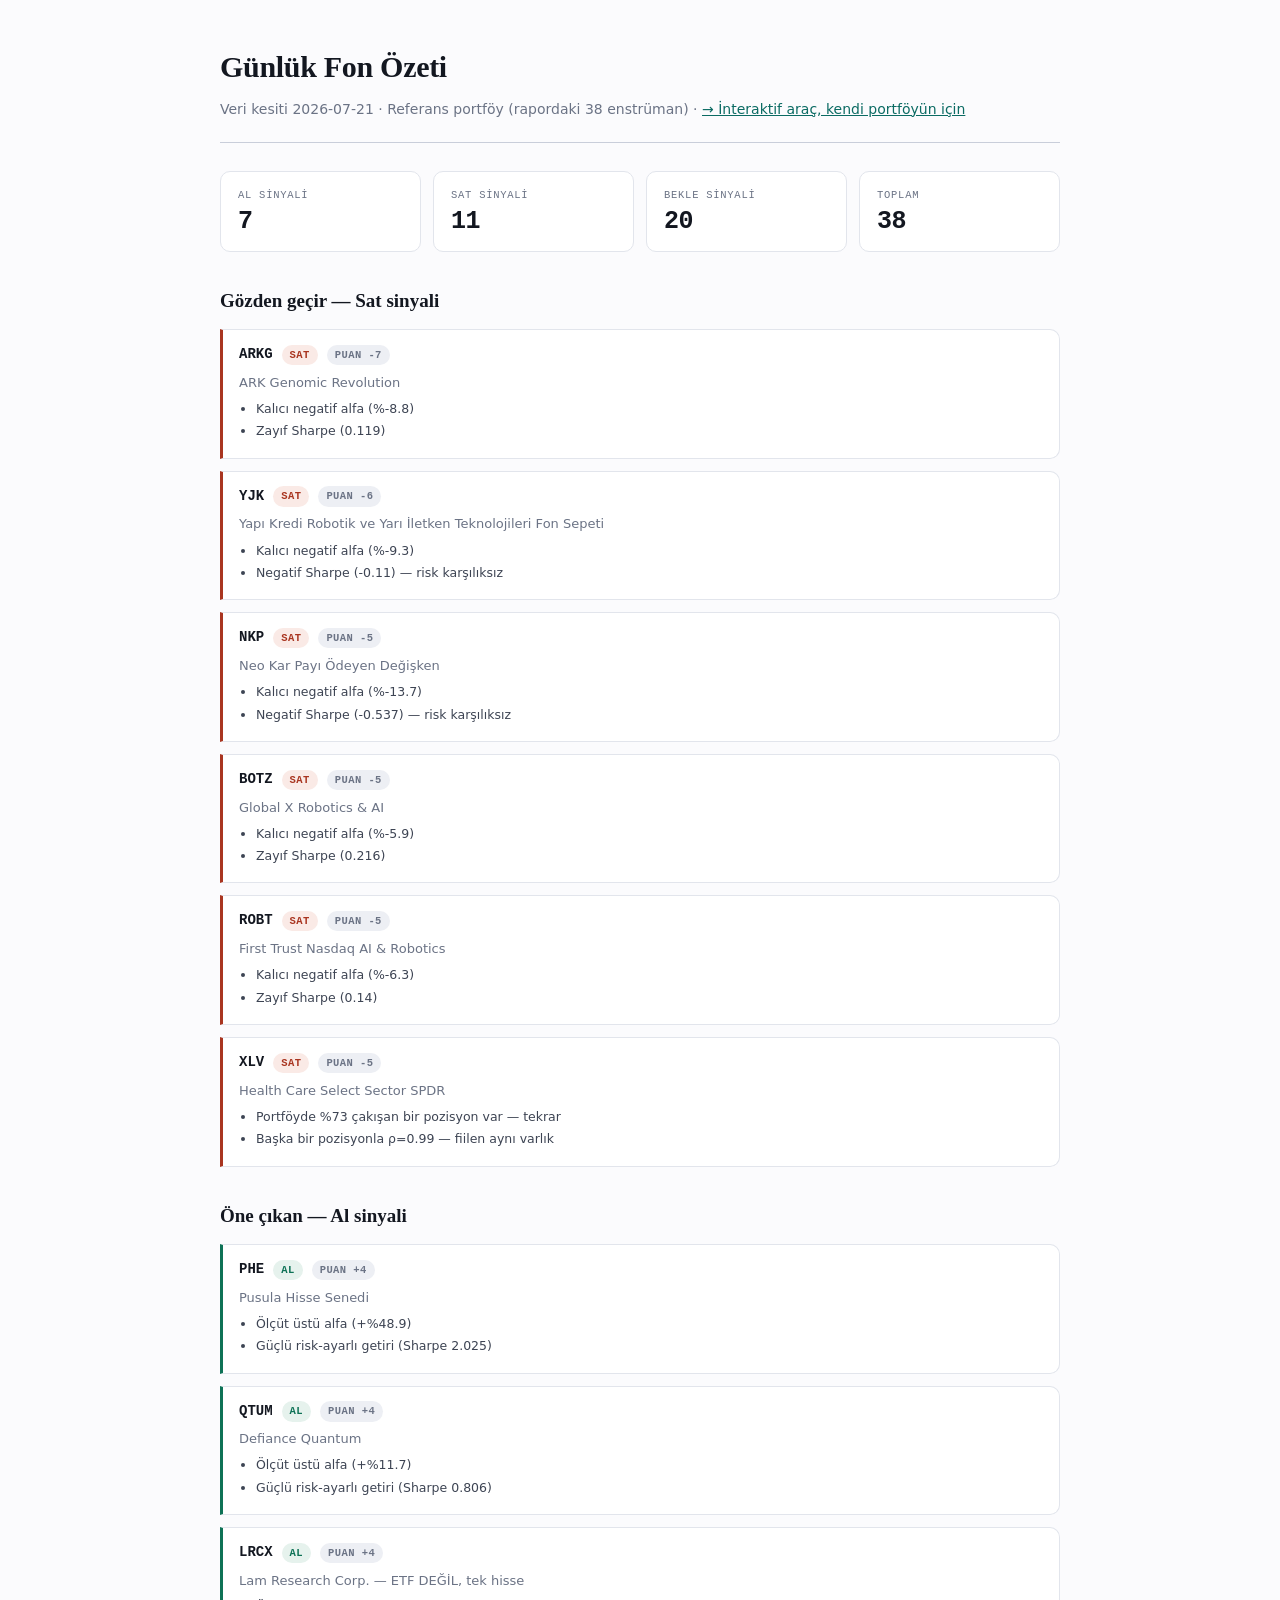
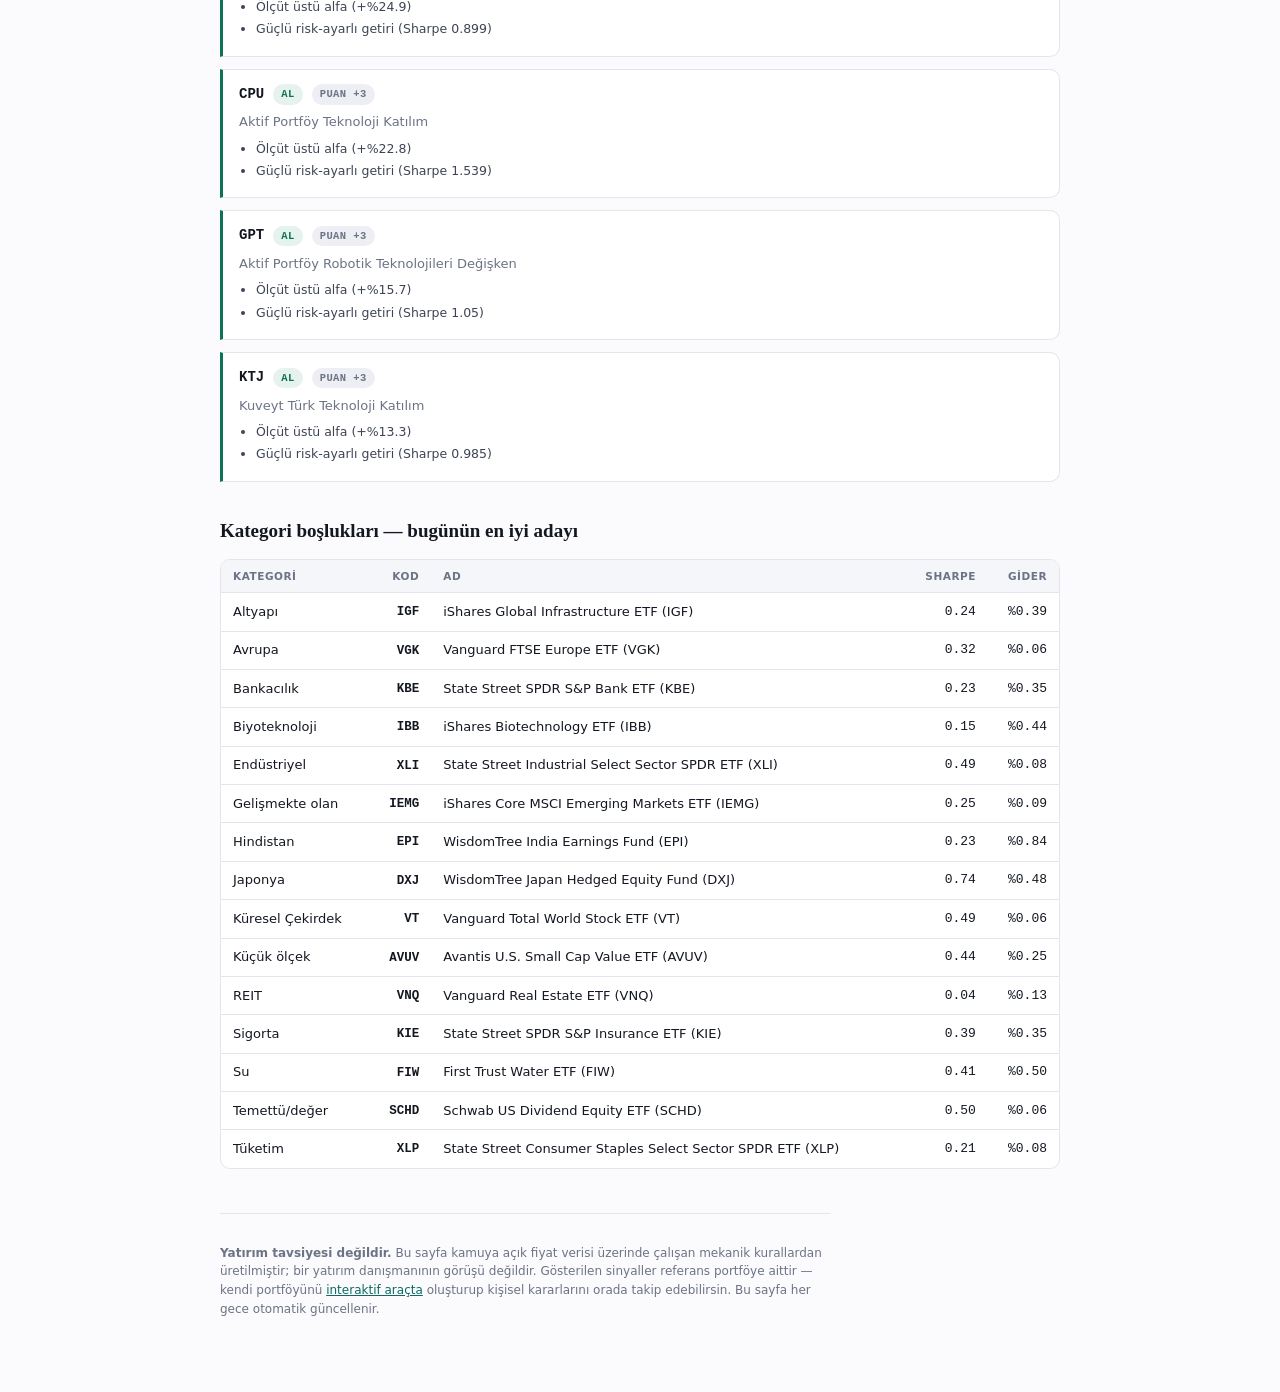
==== commit 941fa71a: "veri: birleştirilmiş kaynaklardan app_data.json ve özet sayfasını yeniden üret" ====
--- a/site/ozet.html
+++ b/site/ozet.html
@@ -35,12 +35,12 @@
 
   <div class="ozet-sec">
     <h2>Gözden geçir — Sat sinyali</h2>
-    <div class="grid"><div class="decision" data-sig="SAT"><div><div class="hd"><span class="tick" style="font-size:14px">ARKG</span><span class="chip chip-sat">SAT</span><span class="chip chip-n">puan -7</span></div><div class="nm">ARK Genomic Revolution</div><ul><li>Kalıcı negatif alfa (%-8.8)</li><li>Zayıf Sharpe (0.119)</li></ul></div></div><div class="decision" data-sig="SAT"><div><div class="hd"><span class="tick" style="font-size:14px">YJK</span><span class="chip chip-sat">SAT</span><span class="chip chip-n">puan -6</span></div><div class="nm">Yapı Kredi Robotik ve Yarı İletken Teknolojileri Fon Sepeti</div><ul><li>Kalıcı negatif alfa (%-9.3)</li><li>Negatif Sharpe (-0.11) — risk karşılıksız</li></ul></div></div><div class="decision" data-sig="SAT"><div><div class="hd"><span class="tick" style="font-size:14px">NKP</span><span class="chip chip-sat">SAT</span><span class="chip chip-n">puan -5</span></div><div class="nm">Neo Kar Payı Ödeyen Değişken</div><ul><li>Kalıcı negatif alfa (%-13.7)</li><li>Negatif Sharpe (-0.536) — risk karşılıksız</li></ul></div></div><div class="decision" data-sig="SAT"><div><div class="hd"><span class="tick" style="font-size:14px">BOTZ</span><span class="chip chip-sat">SAT</span><span class="chip chip-n">puan -5</span></div><div class="nm">Global X Robotics &amp; AI</div><ul><li>Kalıcı negatif alfa (%-5.9)</li><li>Zayıf Sharpe (0.216)</li></ul></div></div><div class="decision" data-sig="SAT"><div><div class="hd"><span class="tick" style="font-size:14px">ROBT</span><span class="chip chip-sat">SAT</span><span class="chip chip-n">puan -5</span></div><div class="nm">First Trust Nasdaq AI &amp; Robotics</div><ul><li>Kalıcı negatif alfa (%-6.3)</li><li>Zayıf Sharpe (0.14)</li></ul></div></div><div class="decision" data-sig="SAT"><div><div class="hd"><span class="tick" style="font-size:14px">XLV</span><span class="chip chip-sat">SAT</span><span class="chip chip-n">puan -5</span></div><div class="nm">Health Care Select Sector SPDR</div><ul><li>Portföyde %73 çakışan bir pozisyon var — tekrar</li><li>Başka bir pozisyonla ρ=0.99 — fiilen aynı varlık</li></ul></div></div></div>
+    <div class="grid"><div class="decision" data-sig="SAT"><div><div class="hd"><span class="tick" style="font-size:14px">ARKG</span><span class="chip chip-sat">SAT</span><span class="chip chip-n">puan -7</span></div><div class="nm">ARK Genomic Revolution</div><ul><li>Kalıcı negatif alfa (%-8.8)</li><li>Zayıf Sharpe (0.119)</li></ul></div></div><div class="decision" data-sig="SAT"><div><div class="hd"><span class="tick" style="font-size:14px">YJK</span><span class="chip chip-sat">SAT</span><span class="chip chip-n">puan -6</span></div><div class="nm">Yapı Kredi Robotik ve Yarı İletken Teknolojileri Fon Sepeti</div><ul><li>Kalıcı negatif alfa (%-9.3)</li><li>Negatif Sharpe (-0.11) — risk karşılıksız</li></ul></div></div><div class="decision" data-sig="SAT"><div><div class="hd"><span class="tick" style="font-size:14px">NKP</span><span class="chip chip-sat">SAT</span><span class="chip chip-n">puan -5</span></div><div class="nm">Neo Kar Payı Ödeyen Değişken</div><ul><li>Kalıcı negatif alfa (%-13.7)</li><li>Negatif Sharpe (-0.537) — risk karşılıksız</li></ul></div></div><div class="decision" data-sig="SAT"><div><div class="hd"><span class="tick" style="font-size:14px">BOTZ</span><span class="chip chip-sat">SAT</span><span class="chip chip-n">puan -5</span></div><div class="nm">Global X Robotics &amp; AI</div><ul><li>Kalıcı negatif alfa (%-5.9)</li><li>Zayıf Sharpe (0.216)</li></ul></div></div><div class="decision" data-sig="SAT"><div><div class="hd"><span class="tick" style="font-size:14px">ROBT</span><span class="chip chip-sat">SAT</span><span class="chip chip-n">puan -5</span></div><div class="nm">First Trust Nasdaq AI &amp; Robotics</div><ul><li>Kalıcı negatif alfa (%-6.3)</li><li>Zayıf Sharpe (0.14)</li></ul></div></div><div class="decision" data-sig="SAT"><div><div class="hd"><span class="tick" style="font-size:14px">XLV</span><span class="chip chip-sat">SAT</span><span class="chip chip-n">puan -5</span></div><div class="nm">Health Care Select Sector SPDR</div><ul><li>Portföyde %73 çakışan bir pozisyon var — tekrar</li><li>Başka bir pozisyonla ρ=0.99 — fiilen aynı varlık</li></ul></div></div></div>
   </div>
 
   <div class="ozet-sec">
     <h2>Öne çıkan — Al sinyali</h2>
-    <div class="grid"><div class="decision" data-sig="AL"><div><div class="hd"><span class="tick" style="font-size:14px">PHE</span><span class="chip chip-al">AL</span><span class="chip chip-n">puan +4</span></div><div class="nm">Pusula Hisse Senedi</div><ul><li>Ölçüt üstü alfa (+%48.9)</li><li>Güçlü risk-ayarlı getiri (Sharpe 2.026)</li></ul></div></div><div class="decision" data-sig="AL"><div><div class="hd"><span class="tick" style="font-size:14px">QTUM</span><span class="chip chip-al">AL</span><span class="chip chip-n">puan +4</span></div><div class="nm">Defiance Quantum</div><ul><li>Ölçüt üstü alfa (+%11.7)</li><li>Güçlü risk-ayarlı getiri (Sharpe 0.806)</li></ul></div></div><div class="decision" data-sig="AL"><div><div class="hd"><span class="tick" style="font-size:14px">LRCX</span><span class="chip chip-al">AL</span><span class="chip chip-n">puan +4</span></div><div class="nm">Lam Research Corp. — ETF DEĞİL, tek hisse</div><ul><li>Ölçüt üstü alfa (+%24.9)</li><li>Güçlü risk-ayarlı getiri (Sharpe 0.899)</li></ul></div></div><div class="decision" data-sig="AL"><div><div class="hd"><span class="tick" style="font-size:14px">CPU</span><span class="chip chip-al">AL</span><span class="chip chip-n">puan +3</span></div><div class="nm">Aktif Portföy Teknoloji Katılım</div><ul><li>Ölçüt üstü alfa (+%22.8)</li><li>Güçlü risk-ayarlı getiri (Sharpe 1.54)</li></ul></div></div><div class="decision" data-sig="AL"><div><div class="hd"><span class="tick" style="font-size:14px">GPT</span><span class="chip chip-al">AL</span><span class="chip chip-n">puan +3</span></div><div class="nm">Aktif Portföy Robotik Teknolojileri Değişken</div><ul><li>Ölçüt üstü alfa (+%15.7)</li><li>Güçlü risk-ayarlı getiri (Sharpe 1.05)</li></ul></div></div><div class="decision" data-sig="AL"><div><div class="hd"><span class="tick" style="font-size:14px">KTJ</span><span class="chip chip-al">AL</span><span class="chip chip-n">puan +3</span></div><div class="nm">Kuveyt Türk Teknoloji Katılım</div><ul><li>Ölçüt üstü alfa (+%13.3)</li><li>Güçlü risk-ayarlı getiri (Sharpe 0.985)</li></ul></div></div></div>
+    <div class="grid"><div class="decision" data-sig="AL"><div><div class="hd"><span class="tick" style="font-size:14px">PHE</span><span class="chip chip-al">AL</span><span class="chip chip-n">puan +4</span></div><div class="nm">Pusula Hisse Senedi</div><ul><li>Ölçüt üstü alfa (+%48.9)</li><li>Güçlü risk-ayarlı getiri (Sharpe 2.025)</li></ul></div></div><div class="decision" data-sig="AL"><div><div class="hd"><span class="tick" style="font-size:14px">QTUM</span><span class="chip chip-al">AL</span><span class="chip chip-n">puan +4</span></div><div class="nm">Defiance Quantum</div><ul><li>Ölçüt üstü alfa (+%11.7)</li><li>Güçlü risk-ayarlı getiri (Sharpe 0.806)</li></ul></div></div><div class="decision" data-sig="AL"><div><div class="hd"><span class="tick" style="font-size:14px">LRCX</span><span class="chip chip-al">AL</span><span class="chip chip-n">puan +4</span></div><div class="nm">Lam Research Corp. — ETF DEĞİL, tek hisse</div><ul><li>Ölçüt üstü alfa (+%24.9)</li><li>Güçlü risk-ayarlı getiri (Sharpe 0.899)</li></ul></div></div><div class="decision" data-sig="AL"><div><div class="hd"><span class="tick" style="font-size:14px">CPU</span><span class="chip chip-al">AL</span><span class="chip chip-n">puan +3</span></div><div class="nm">Aktif Portföy Teknoloji Katılım</div><ul><li>Ölçüt üstü alfa (+%22.8)</li><li>Güçlü risk-ayarlı getiri (Sharpe 1.539)</li></ul></div></div><div class="decision" data-sig="AL"><div><div class="hd"><span class="tick" style="font-size:14px">GPT</span><span class="chip chip-al">AL</span><span class="chip chip-n">puan +3</span></div><div class="nm">Aktif Portföy Robotik Teknolojileri Değişken</div><ul><li>Ölçüt üstü alfa (+%15.7)</li><li>Güçlü risk-ayarlı getiri (Sharpe 1.05)</li></ul></div></div><div class="decision" data-sig="AL"><div><div class="hd"><span class="tick" style="font-size:14px">KTJ</span><span class="chip chip-al">AL</span><span class="chip chip-n">puan +3</span></div><div class="nm">Kuveyt Türk Teknoloji Katılım</div><ul><li>Ölçüt üstü alfa (+%13.3)</li><li>Güçlü risk-ayarlı getiri (Sharpe 0.985)</li></ul></div></div></div>
   </div>
 
   <div class="ozet-sec">
--- a/site/styles.css
+++ b/site/styles.css
@@ -405,6 +405,8 @@
   font-size: 13.5px; z-index: 80; box-shadow: var(--shadow);
 }
 .toast[hidden] { display: none; }
+/* inline style yerine :not([hidden]) — [hidden]{display:none}'ı ezmesin diye */
+#ghConnected:not([hidden]) { display: flex; align-items: center; gap: 9px; flex-wrap: wrap; }
 
 @media (max-width: 640px) {
   .wrap { padding: 0 14px 60px; }
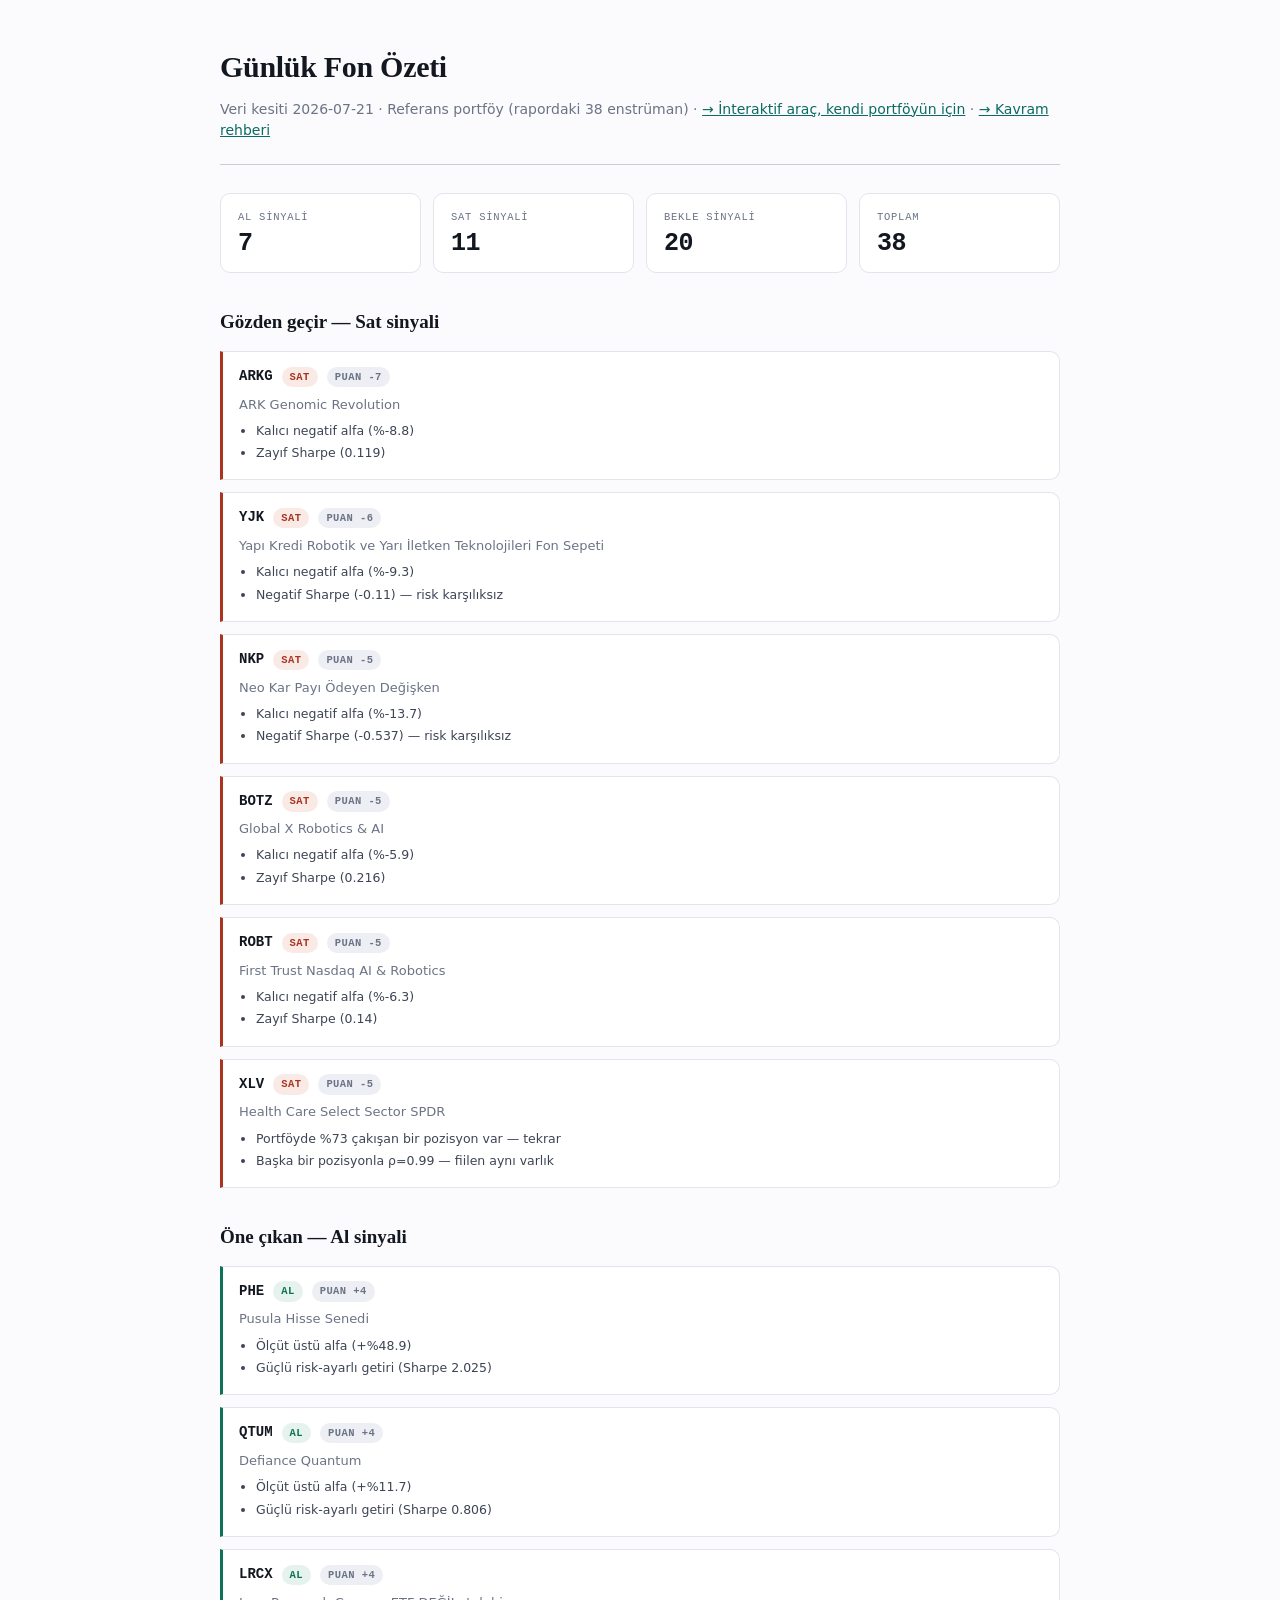
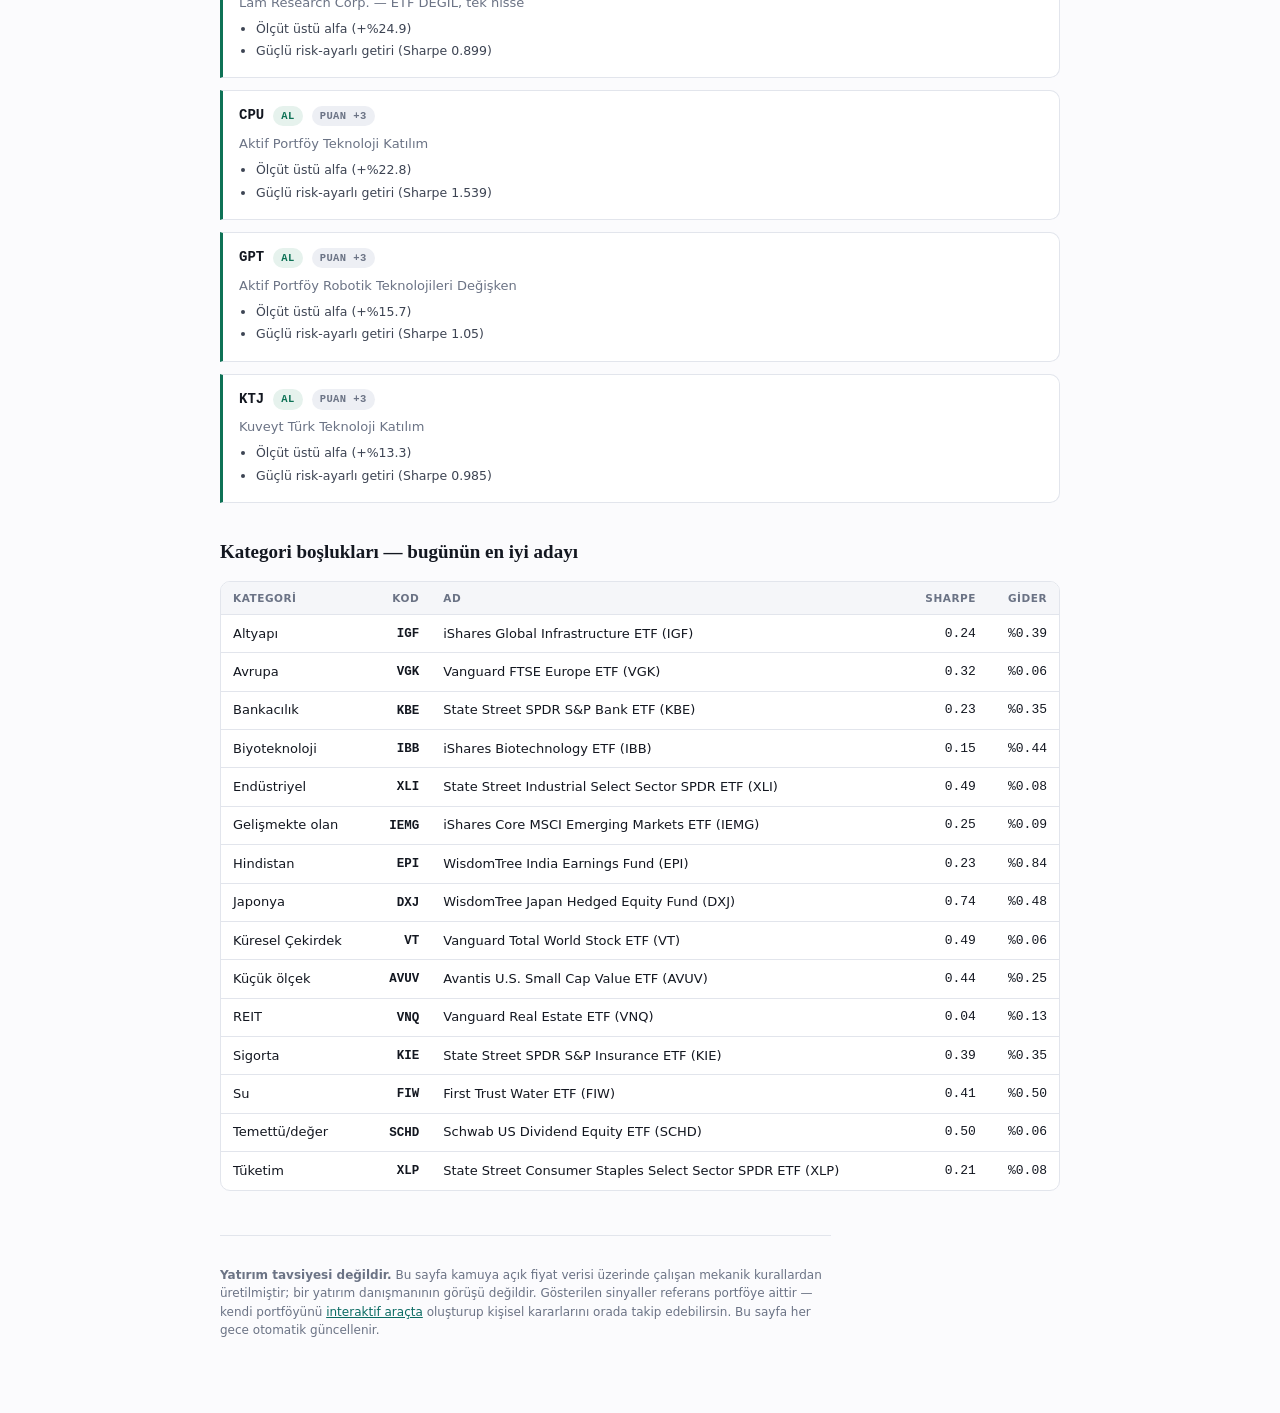
==== commit 13f7872c: "Kavram rehberi: metrikleri gerçek portföy verisiyle örnekleyen sayfa Yeni rehber.html — ozet.html gi" ====
--- a/site/ozet.html
+++ b/site/ozet.html
@@ -21,7 +21,8 @@
   <header class="ozet-head">
     <h1>Günlük Fon Özeti</h1>
     <p>Veri kesiti 2026-07-21 · Referans portföy (rapordaki 38 enstrüman) ·
-       <a href="index.html" style="color:var(--accent)">→ İnteraktif araç, kendi portföyün için</a></p>
+       <a href="index.html" style="color:var(--accent)">→ İnteraktif araç, kendi portföyün için</a> ·
+       <a href="rehber.html" style="color:var(--accent)">→ Kavram rehberi</a></p>
   </header>
 
   <div class="ozet-sec">
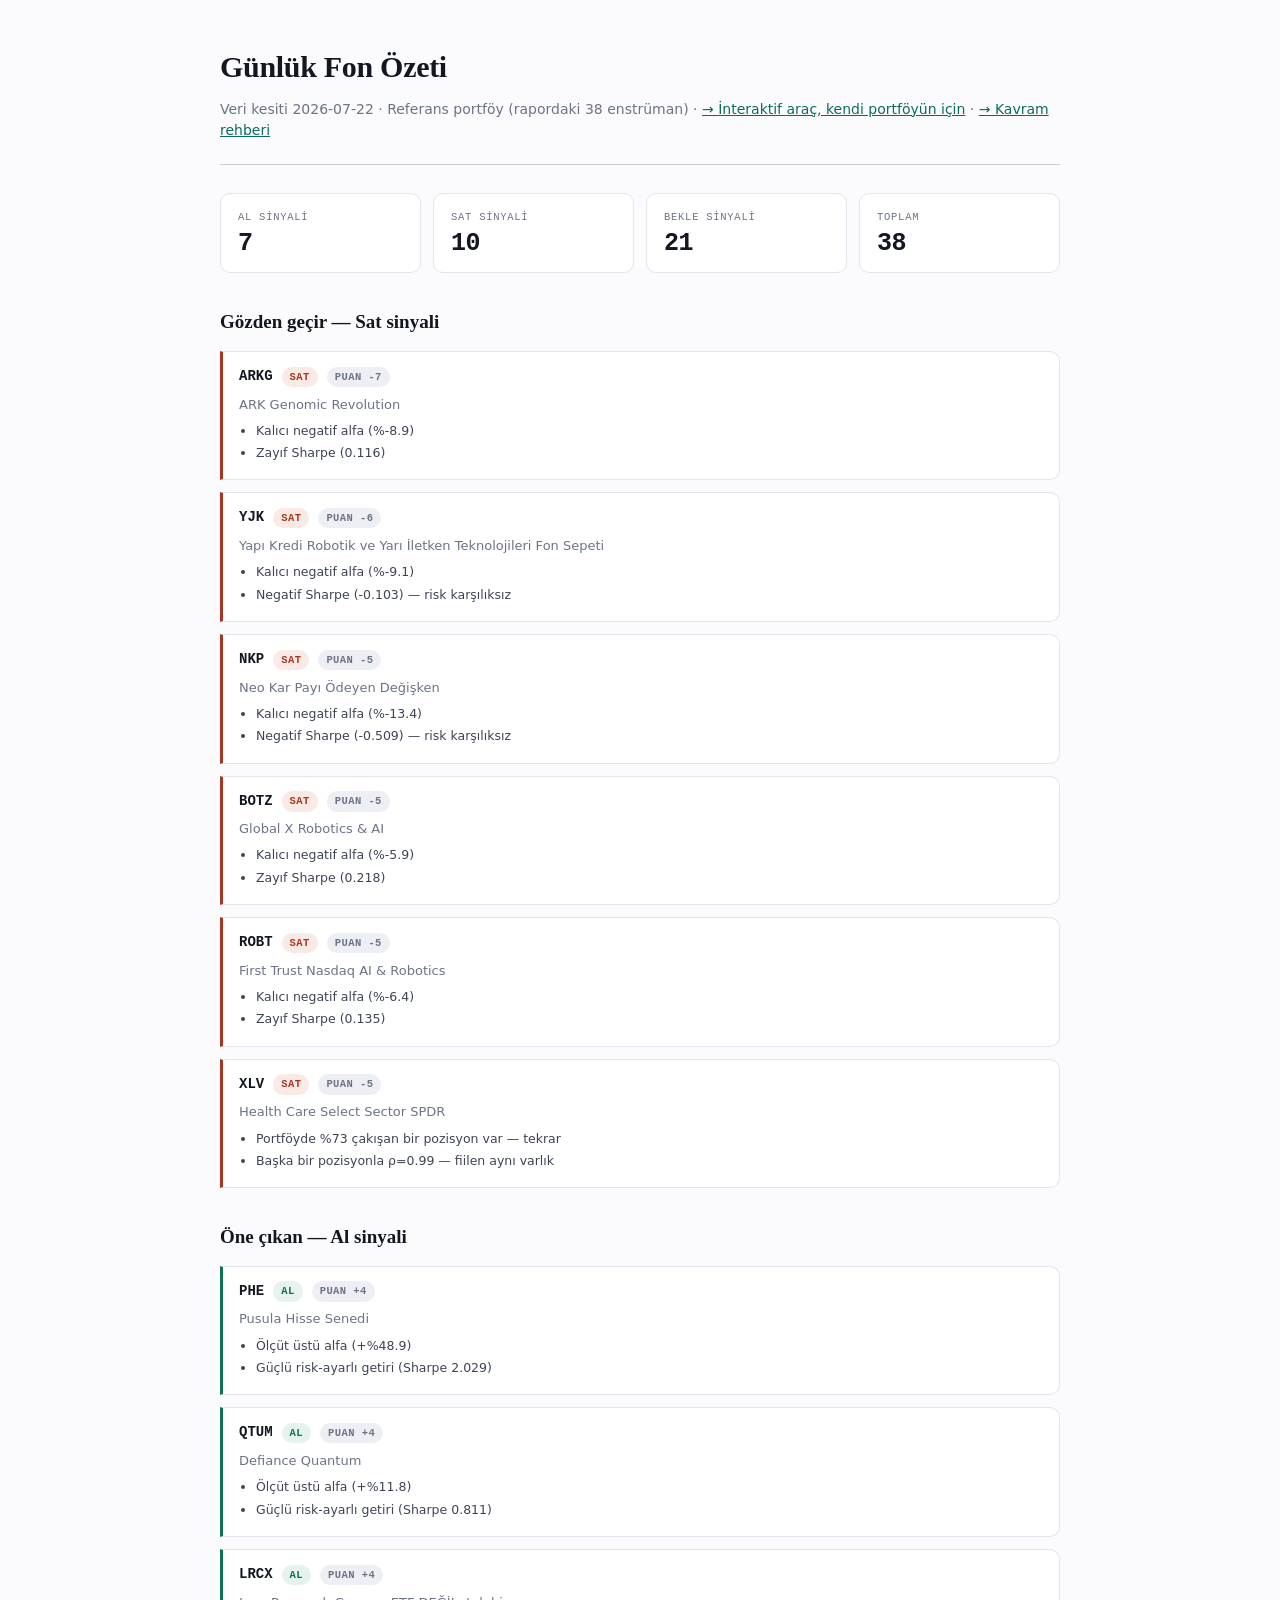
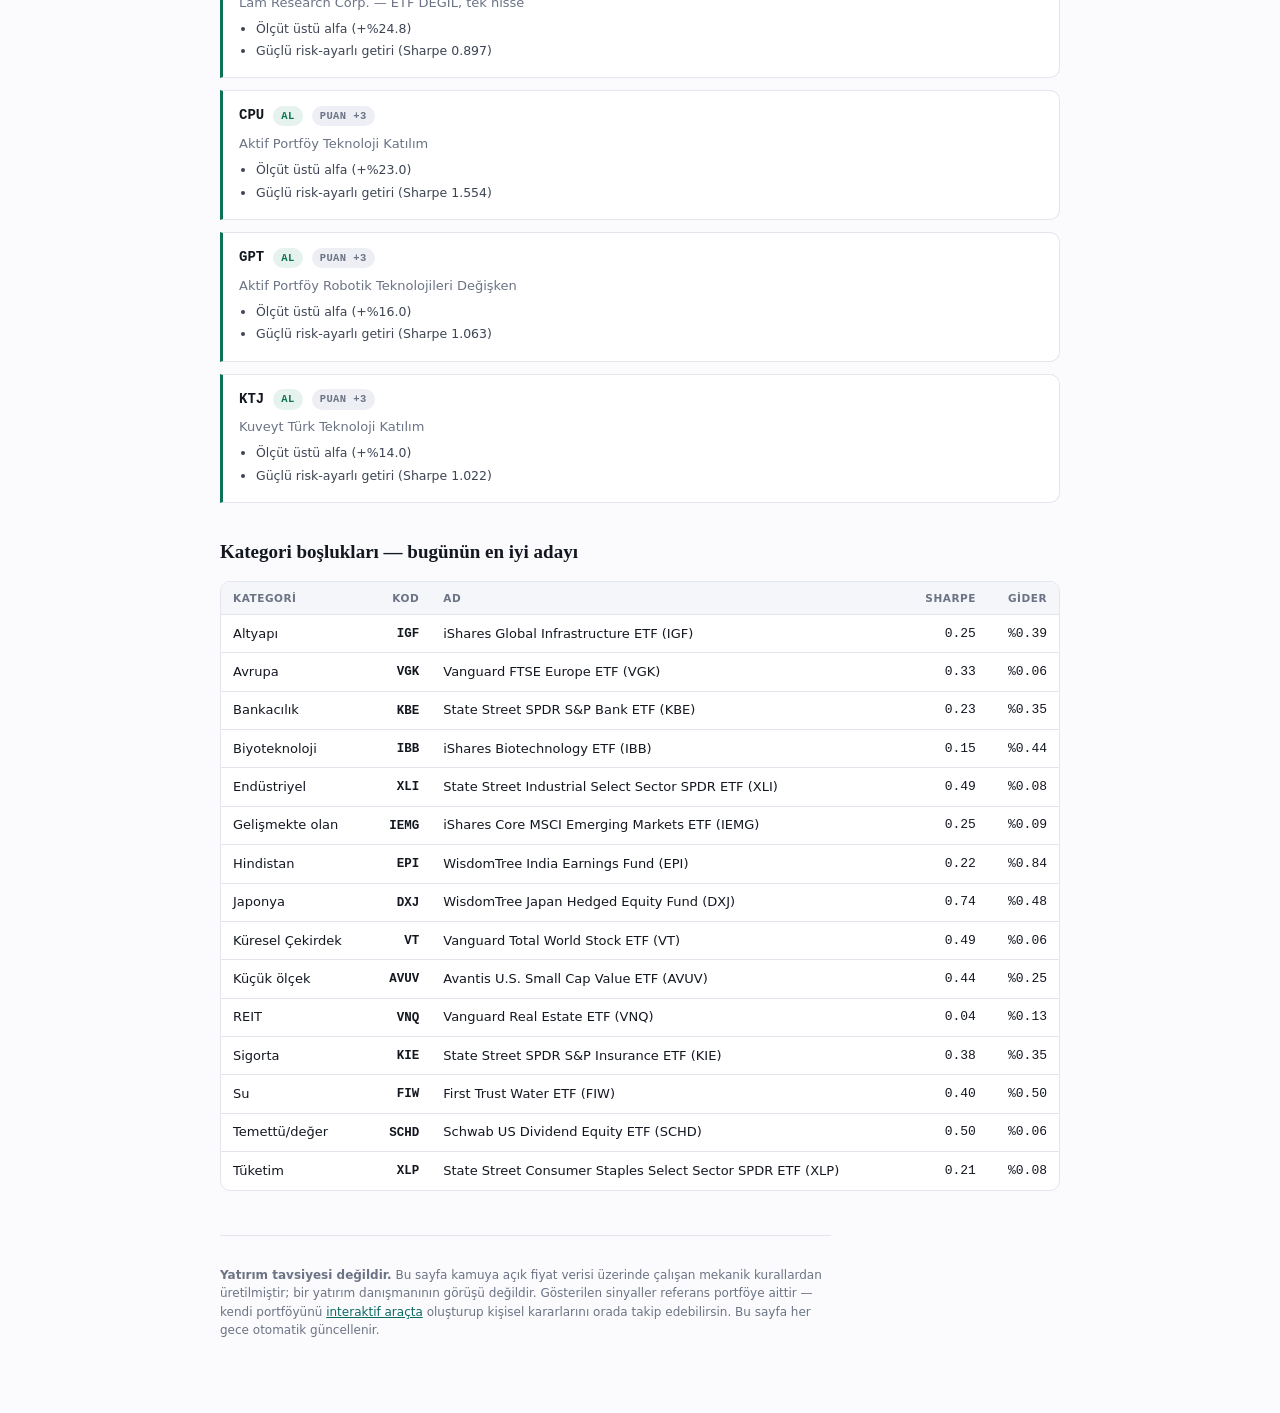
==== commit c2ff01f7: "veri: birleştirilmiş kaynaklardan yeniden üret" ====
--- a/site/ozet.html
+++ b/site/ozet.html
@@ -3,7 +3,7 @@
 <head>
 <meta charset="utf-8">
 <meta name="viewport" content="width=device-width, initial-scale=1">
-<title>Günlük Fon Özeti — 2026-07-21</title>
+<title>Günlük Fon Özeti — 2026-07-22</title>
 <meta name="description" content="Referans portföyün günlük al/sat/bekle sinyal özeti ve kategori boşluğu önerileri.">
 <link rel="icon" href="data:image/svg+xml,<svg xmlns='http://www.w3.org/2000/svg' viewBox='0 0 100 100'><text y='.9em' font-size='90'>📨</text></svg>">
 <link rel="stylesheet" href="styles.css">
@@ -20,7 +20,7 @@
 <div class="wrap">
   <header class="ozet-head">
     <h1>Günlük Fon Özeti</h1>
-    <p>Veri kesiti 2026-07-21 · Referans portföy (rapordaki 38 enstrüman) ·
+    <p>Veri kesiti 2026-07-22 · Referans portföy (rapordaki 38 enstrüman) ·
        <a href="index.html" style="color:var(--accent)">→ İnteraktif araç, kendi portföyün için</a> ·
        <a href="rehber.html" style="color:var(--accent)">→ Kavram rehberi</a></p>
   </header>
@@ -28,27 +28,27 @@
   <div class="ozet-sec">
     <div class="grid g4">
       <div class="card stat"><div class="k">Al sinyali</div><div class="v">7</div></div>
-      <div class="card stat"><div class="k">Sat sinyali</div><div class="v">11</div></div>
-      <div class="card stat"><div class="k">Bekle sinyali</div><div class="v">20</div></div>
+      <div class="card stat"><div class="k">Sat sinyali</div><div class="v">10</div></div>
+      <div class="card stat"><div class="k">Bekle sinyali</div><div class="v">21</div></div>
       <div class="card stat"><div class="k">Toplam</div><div class="v">38</div></div>
     </div>
   </div>
 
   <div class="ozet-sec">
     <h2>Gözden geçir — Sat sinyali</h2>
-    <div class="grid"><div class="decision" data-sig="SAT"><div><div class="hd"><span class="tick" style="font-size:14px">ARKG</span><span class="chip chip-sat">SAT</span><span class="chip chip-n">puan -7</span></div><div class="nm">ARK Genomic Revolution</div><ul><li>Kalıcı negatif alfa (%-8.8)</li><li>Zayıf Sharpe (0.119)</li></ul></div></div><div class="decision" data-sig="SAT"><div><div class="hd"><span class="tick" style="font-size:14px">YJK</span><span class="chip chip-sat">SAT</span><span class="chip chip-n">puan -6</span></div><div class="nm">Yapı Kredi Robotik ve Yarı İletken Teknolojileri Fon Sepeti</div><ul><li>Kalıcı negatif alfa (%-9.3)</li><li>Negatif Sharpe (-0.11) — risk karşılıksız</li></ul></div></div><div class="decision" data-sig="SAT"><div><div class="hd"><span class="tick" style="font-size:14px">NKP</span><span class="chip chip-sat">SAT</span><span class="chip chip-n">puan -5</span></div><div class="nm">Neo Kar Payı Ödeyen Değişken</div><ul><li>Kalıcı negatif alfa (%-13.7)</li><li>Negatif Sharpe (-0.537) — risk karşılıksız</li></ul></div></div><div class="decision" data-sig="SAT"><div><div class="hd"><span class="tick" style="font-size:14px">BOTZ</span><span class="chip chip-sat">SAT</span><span class="chip chip-n">puan -5</span></div><div class="nm">Global X Robotics &amp; AI</div><ul><li>Kalıcı negatif alfa (%-5.9)</li><li>Zayıf Sharpe (0.216)</li></ul></div></div><div class="decision" data-sig="SAT"><div><div class="hd"><span class="tick" style="font-size:14px">ROBT</span><span class="chip chip-sat">SAT</span><span class="chip chip-n">puan -5</span></div><div class="nm">First Trust Nasdaq AI &amp; Robotics</div><ul><li>Kalıcı negatif alfa (%-6.3)</li><li>Zayıf Sharpe (0.14)</li></ul></div></div><div class="decision" data-sig="SAT"><div><div class="hd"><span class="tick" style="font-size:14px">XLV</span><span class="chip chip-sat">SAT</span><span class="chip chip-n">puan -5</span></div><div class="nm">Health Care Select Sector SPDR</div><ul><li>Portföyde %73 çakışan bir pozisyon var — tekrar</li><li>Başka bir pozisyonla ρ=0.99 — fiilen aynı varlık</li></ul></div></div></div>
+    <div class="grid"><div class="decision" data-sig="SAT"><div><div class="hd"><span class="tick" style="font-size:14px">ARKG</span><span class="chip chip-sat">SAT</span><span class="chip chip-n">puan -7</span></div><div class="nm">ARK Genomic Revolution</div><ul><li>Kalıcı negatif alfa (%-8.9)</li><li>Zayıf Sharpe (0.116)</li></ul></div></div><div class="decision" data-sig="SAT"><div><div class="hd"><span class="tick" style="font-size:14px">YJK</span><span class="chip chip-sat">SAT</span><span class="chip chip-n">puan -6</span></div><div class="nm">Yapı Kredi Robotik ve Yarı İletken Teknolojileri Fon Sepeti</div><ul><li>Kalıcı negatif alfa (%-9.1)</li><li>Negatif Sharpe (-0.103) — risk karşılıksız</li></ul></div></div><div class="decision" data-sig="SAT"><div><div class="hd"><span class="tick" style="font-size:14px">NKP</span><span class="chip chip-sat">SAT</span><span class="chip chip-n">puan -5</span></div><div class="nm">Neo Kar Payı Ödeyen Değişken</div><ul><li>Kalıcı negatif alfa (%-13.4)</li><li>Negatif Sharpe (-0.509) — risk karşılıksız</li></ul></div></div><div class="decision" data-sig="SAT"><div><div class="hd"><span class="tick" style="font-size:14px">BOTZ</span><span class="chip chip-sat">SAT</span><span class="chip chip-n">puan -5</span></div><div class="nm">Global X Robotics &amp; AI</div><ul><li>Kalıcı negatif alfa (%-5.9)</li><li>Zayıf Sharpe (0.218)</li></ul></div></div><div class="decision" data-sig="SAT"><div><div class="hd"><span class="tick" style="font-size:14px">ROBT</span><span class="chip chip-sat">SAT</span><span class="chip chip-n">puan -5</span></div><div class="nm">First Trust Nasdaq AI &amp; Robotics</div><ul><li>Kalıcı negatif alfa (%-6.4)</li><li>Zayıf Sharpe (0.135)</li></ul></div></div><div class="decision" data-sig="SAT"><div><div class="hd"><span class="tick" style="font-size:14px">XLV</span><span class="chip chip-sat">SAT</span><span class="chip chip-n">puan -5</span></div><div class="nm">Health Care Select Sector SPDR</div><ul><li>Portföyde %73 çakışan bir pozisyon var — tekrar</li><li>Başka bir pozisyonla ρ=0.99 — fiilen aynı varlık</li></ul></div></div></div>
   </div>
 
   <div class="ozet-sec">
     <h2>Öne çıkan — Al sinyali</h2>
-    <div class="grid"><div class="decision" data-sig="AL"><div><div class="hd"><span class="tick" style="font-size:14px">PHE</span><span class="chip chip-al">AL</span><span class="chip chip-n">puan +4</span></div><div class="nm">Pusula Hisse Senedi</div><ul><li>Ölçüt üstü alfa (+%48.9)</li><li>Güçlü risk-ayarlı getiri (Sharpe 2.025)</li></ul></div></div><div class="decision" data-sig="AL"><div><div class="hd"><span class="tick" style="font-size:14px">QTUM</span><span class="chip chip-al">AL</span><span class="chip chip-n">puan +4</span></div><div class="nm">Defiance Quantum</div><ul><li>Ölçüt üstü alfa (+%11.7)</li><li>Güçlü risk-ayarlı getiri (Sharpe 0.806)</li></ul></div></div><div class="decision" data-sig="AL"><div><div class="hd"><span class="tick" style="font-size:14px">LRCX</span><span class="chip chip-al">AL</span><span class="chip chip-n">puan +4</span></div><div class="nm">Lam Research Corp. — ETF DEĞİL, tek hisse</div><ul><li>Ölçüt üstü alfa (+%24.9)</li><li>Güçlü risk-ayarlı getiri (Sharpe 0.899)</li></ul></div></div><div class="decision" data-sig="AL"><div><div class="hd"><span class="tick" style="font-size:14px">CPU</span><span class="chip chip-al">AL</span><span class="chip chip-n">puan +3</span></div><div class="nm">Aktif Portföy Teknoloji Katılım</div><ul><li>Ölçüt üstü alfa (+%22.8)</li><li>Güçlü risk-ayarlı getiri (Sharpe 1.539)</li></ul></div></div><div class="decision" data-sig="AL"><div><div class="hd"><span class="tick" style="font-size:14px">GPT</span><span class="chip chip-al">AL</span><span class="chip chip-n">puan +3</span></div><div class="nm">Aktif Portföy Robotik Teknolojileri Değişken</div><ul><li>Ölçüt üstü alfa (+%15.7)</li><li>Güçlü risk-ayarlı getiri (Sharpe 1.05)</li></ul></div></div><div class="decision" data-sig="AL"><div><div class="hd"><span class="tick" style="font-size:14px">KTJ</span><span class="chip chip-al">AL</span><span class="chip chip-n">puan +3</span></div><div class="nm">Kuveyt Türk Teknoloji Katılım</div><ul><li>Ölçüt üstü alfa (+%13.3)</li><li>Güçlü risk-ayarlı getiri (Sharpe 0.985)</li></ul></div></div></div>
+    <div class="grid"><div class="decision" data-sig="AL"><div><div class="hd"><span class="tick" style="font-size:14px">PHE</span><span class="chip chip-al">AL</span><span class="chip chip-n">puan +4</span></div><div class="nm">Pusula Hisse Senedi</div><ul><li>Ölçüt üstü alfa (+%48.9)</li><li>Güçlü risk-ayarlı getiri (Sharpe 2.029)</li></ul></div></div><div class="decision" data-sig="AL"><div><div class="hd"><span class="tick" style="font-size:14px">QTUM</span><span class="chip chip-al">AL</span><span class="chip chip-n">puan +4</span></div><div class="nm">Defiance Quantum</div><ul><li>Ölçüt üstü alfa (+%11.8)</li><li>Güçlü risk-ayarlı getiri (Sharpe 0.811)</li></ul></div></div><div class="decision" data-sig="AL"><div><div class="hd"><span class="tick" style="font-size:14px">LRCX</span><span class="chip chip-al">AL</span><span class="chip chip-n">puan +4</span></div><div class="nm">Lam Research Corp. — ETF DEĞİL, tek hisse</div><ul><li>Ölçüt üstü alfa (+%24.8)</li><li>Güçlü risk-ayarlı getiri (Sharpe 0.897)</li></ul></div></div><div class="decision" data-sig="AL"><div><div class="hd"><span class="tick" style="font-size:14px">CPU</span><span class="chip chip-al">AL</span><span class="chip chip-n">puan +3</span></div><div class="nm">Aktif Portföy Teknoloji Katılım</div><ul><li>Ölçüt üstü alfa (+%23.0)</li><li>Güçlü risk-ayarlı getiri (Sharpe 1.554)</li></ul></div></div><div class="decision" data-sig="AL"><div><div class="hd"><span class="tick" style="font-size:14px">GPT</span><span class="chip chip-al">AL</span><span class="chip chip-n">puan +3</span></div><div class="nm">Aktif Portföy Robotik Teknolojileri Değişken</div><ul><li>Ölçüt üstü alfa (+%16.0)</li><li>Güçlü risk-ayarlı getiri (Sharpe 1.063)</li></ul></div></div><div class="decision" data-sig="AL"><div><div class="hd"><span class="tick" style="font-size:14px">KTJ</span><span class="chip chip-al">AL</span><span class="chip chip-n">puan +3</span></div><div class="nm">Kuveyt Türk Teknoloji Katılım</div><ul><li>Ölçüt üstü alfa (+%14.0)</li><li>Güçlü risk-ayarlı getiri (Sharpe 1.022)</li></ul></div></div></div>
   </div>
 
   <div class="ozet-sec">
     <h2>Kategori boşlukları — bugünün en iyi adayı</h2>
     <div class="scroll"><table>
       <thead><tr><th class="l">Kategori</th><th>Kod</th><th class="l">Ad</th><th>Sharpe</th><th>Gider</th></tr></thead>
-      <tbody><tr><td class="l">Altyapı</td><td><span class="tick">IGF</span></td><td class="l">iShares Global Infrastructure ETF (IGF)</td><td class="num">0.24</td><td class="num">%0.39</td></tr><tr><td class="l">Avrupa</td><td><span class="tick">VGK</span></td><td class="l">Vanguard FTSE Europe ETF (VGK)</td><td class="num">0.32</td><td class="num">%0.06</td></tr><tr><td class="l">Bankacılık</td><td><span class="tick">KBE</span></td><td class="l">State Street SPDR S&amp;P Bank ETF (KBE)</td><td class="num">0.23</td><td class="num">%0.35</td></tr><tr><td class="l">Biyoteknoloji</td><td><span class="tick">IBB</span></td><td class="l">iShares Biotechnology ETF (IBB)</td><td class="num">0.15</td><td class="num">%0.44</td></tr><tr><td class="l">Endüstriyel</td><td><span class="tick">XLI</span></td><td class="l">State Street Industrial Select Sector SPDR ETF (XLI)</td><td class="num">0.49</td><td class="num">%0.08</td></tr><tr><td class="l">Gelişmekte olan</td><td><span class="tick">IEMG</span></td><td class="l">iShares Core MSCI Emerging Markets ETF (IEMG)</td><td class="num">0.25</td><td class="num">%0.09</td></tr><tr><td class="l">Hindistan</td><td><span class="tick">EPI</span></td><td class="l">WisdomTree India Earnings Fund (EPI)</td><td class="num">0.23</td><td class="num">%0.84</td></tr><tr><td class="l">Japonya</td><td><span class="tick">DXJ</span></td><td class="l">WisdomTree Japan Hedged Equity Fund (DXJ)</td><td class="num">0.74</td><td class="num">%0.48</td></tr><tr><td class="l">Küresel Çekirdek</td><td><span class="tick">VT</span></td><td class="l">Vanguard Total World Stock ETF (VT)</td><td class="num">0.49</td><td class="num">%0.06</td></tr><tr><td class="l">Küçük ölçek</td><td><span class="tick">AVUV</span></td><td class="l">Avantis U.S. Small Cap Value ETF (AVUV)</td><td class="num">0.44</td><td class="num">%0.25</td></tr><tr><td class="l">REIT</td><td><span class="tick">VNQ</span></td><td class="l">Vanguard Real Estate ETF (VNQ)</td><td class="num">0.04</td><td class="num">%0.13</td></tr><tr><td class="l">Sigorta</td><td><span class="tick">KIE</span></td><td class="l">State Street SPDR S&amp;P Insurance ETF (KIE)</td><td class="num">0.39</td><td class="num">%0.35</td></tr><tr><td class="l">Su</td><td><span class="tick">FIW</span></td><td class="l">First Trust Water ETF (FIW)</td><td class="num">0.41</td><td class="num">%0.50</td></tr><tr><td class="l">Temettü/değer</td><td><span class="tick">SCHD</span></td><td class="l">Schwab US Dividend Equity ETF (SCHD)</td><td class="num">0.50</td><td class="num">%0.06</td></tr><tr><td class="l">Tüketim</td><td><span class="tick">XLP</span></td><td class="l">State Street Consumer Staples Select Sector SPDR ETF (XLP)</td><td class="num">0.21</td><td class="num">%0.08</td></tr></tbody>
+      <tbody><tr><td class="l">Altyapı</td><td><span class="tick">IGF</span></td><td class="l">iShares Global Infrastructure ETF (IGF)</td><td class="num">0.25</td><td class="num">%0.39</td></tr><tr><td class="l">Avrupa</td><td><span class="tick">VGK</span></td><td class="l">Vanguard FTSE Europe ETF (VGK)</td><td class="num">0.33</td><td class="num">%0.06</td></tr><tr><td class="l">Bankacılık</td><td><span class="tick">KBE</span></td><td class="l">State Street SPDR S&amp;P Bank ETF (KBE)</td><td class="num">0.23</td><td class="num">%0.35</td></tr><tr><td class="l">Biyoteknoloji</td><td><span class="tick">IBB</span></td><td class="l">iShares Biotechnology ETF (IBB)</td><td class="num">0.15</td><td class="num">%0.44</td></tr><tr><td class="l">Endüstriyel</td><td><span class="tick">XLI</span></td><td class="l">State Street Industrial Select Sector SPDR ETF (XLI)</td><td class="num">0.49</td><td class="num">%0.08</td></tr><tr><td class="l">Gelişmekte olan</td><td><span class="tick">IEMG</span></td><td class="l">iShares Core MSCI Emerging Markets ETF (IEMG)</td><td class="num">0.25</td><td class="num">%0.09</td></tr><tr><td class="l">Hindistan</td><td><span class="tick">EPI</span></td><td class="l">WisdomTree India Earnings Fund (EPI)</td><td class="num">0.22</td><td class="num">%0.84</td></tr><tr><td class="l">Japonya</td><td><span class="tick">DXJ</span></td><td class="l">WisdomTree Japan Hedged Equity Fund (DXJ)</td><td class="num">0.74</td><td class="num">%0.48</td></tr><tr><td class="l">Küresel Çekirdek</td><td><span class="tick">VT</span></td><td class="l">Vanguard Total World Stock ETF (VT)</td><td class="num">0.49</td><td class="num">%0.06</td></tr><tr><td class="l">Küçük ölçek</td><td><span class="tick">AVUV</span></td><td class="l">Avantis U.S. Small Cap Value ETF (AVUV)</td><td class="num">0.44</td><td class="num">%0.25</td></tr><tr><td class="l">REIT</td><td><span class="tick">VNQ</span></td><td class="l">Vanguard Real Estate ETF (VNQ)</td><td class="num">0.04</td><td class="num">%0.13</td></tr><tr><td class="l">Sigorta</td><td><span class="tick">KIE</span></td><td class="l">State Street SPDR S&amp;P Insurance ETF (KIE)</td><td class="num">0.38</td><td class="num">%0.35</td></tr><tr><td class="l">Su</td><td><span class="tick">FIW</span></td><td class="l">First Trust Water ETF (FIW)</td><td class="num">0.40</td><td class="num">%0.50</td></tr><tr><td class="l">Temettü/değer</td><td><span class="tick">SCHD</span></td><td class="l">Schwab US Dividend Equity ETF (SCHD)</td><td class="num">0.50</td><td class="num">%0.06</td></tr><tr><td class="l">Tüketim</td><td><span class="tick">XLP</span></td><td class="l">State Street Consumer Staples Select Sector SPDR ETF (XLP)</td><td class="num">0.21</td><td class="num">%0.08</td></tr></tbody>
     </table></div>
   </div>
 
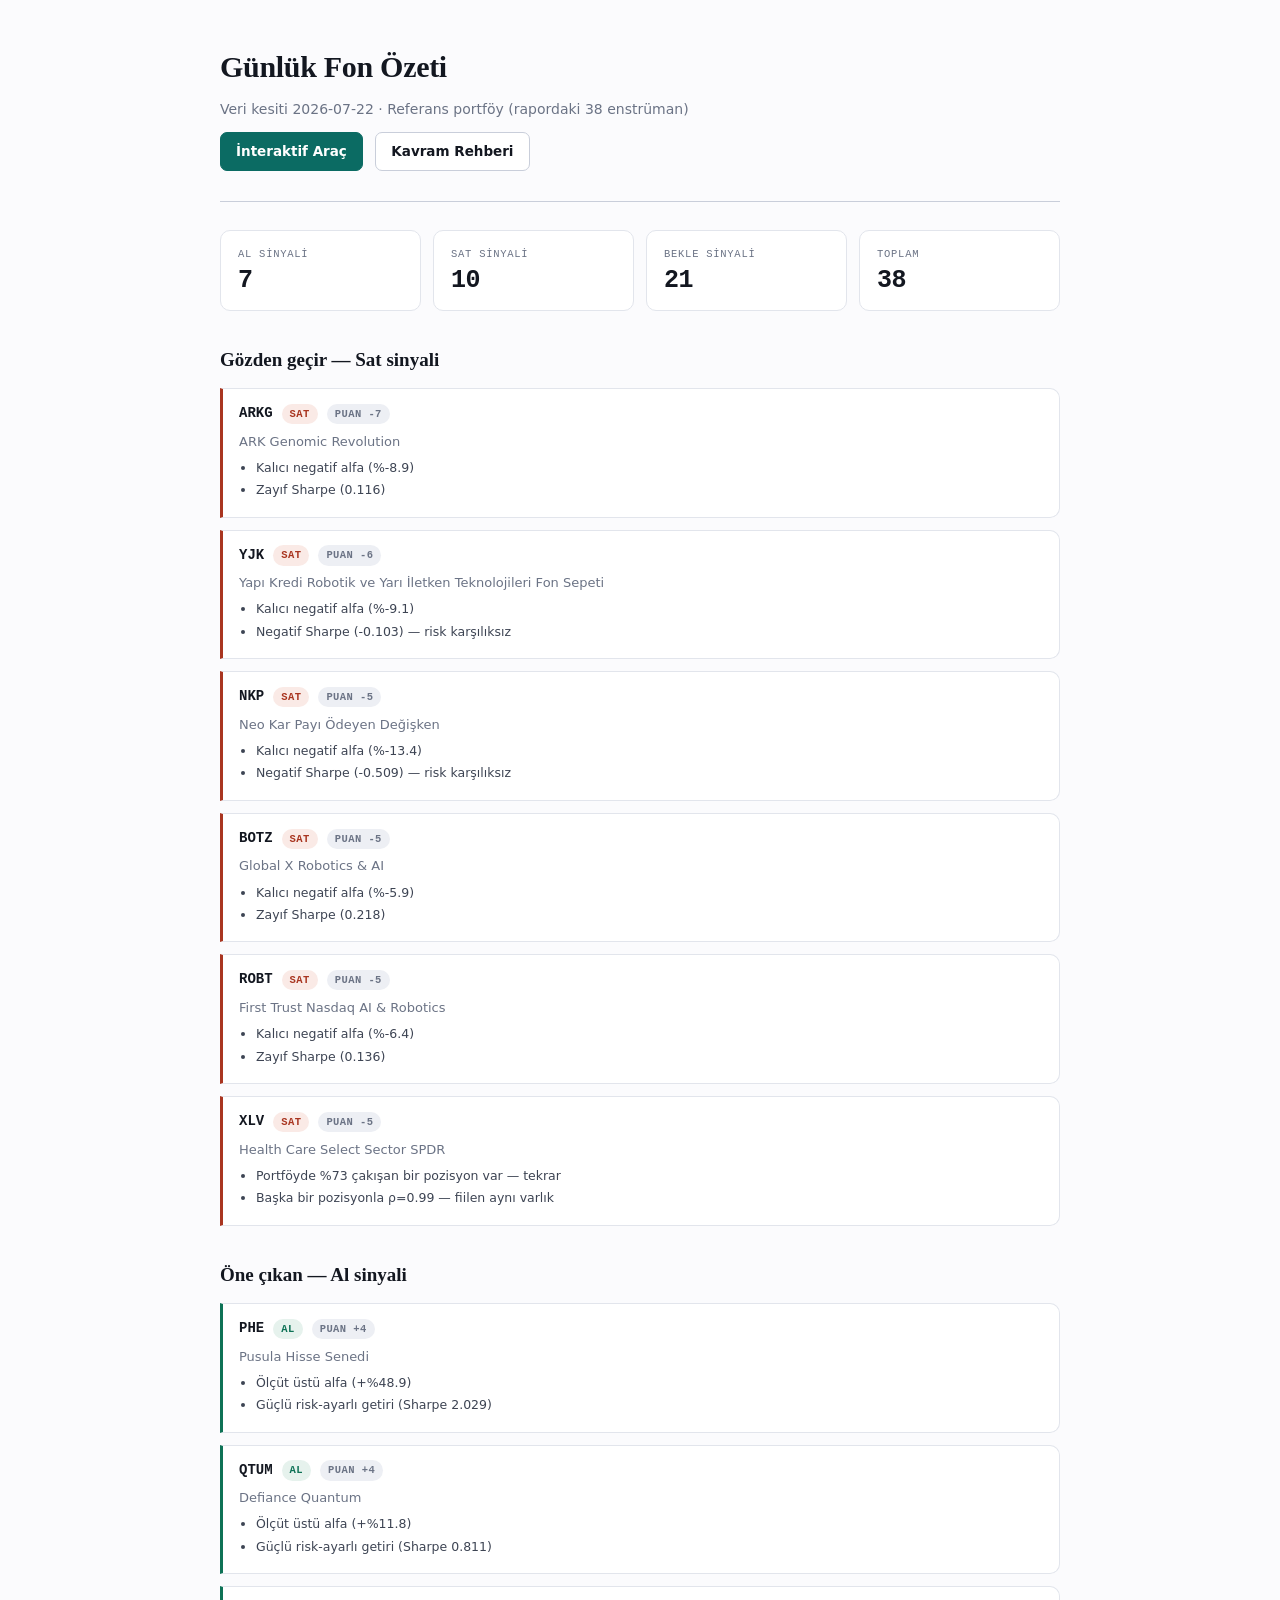
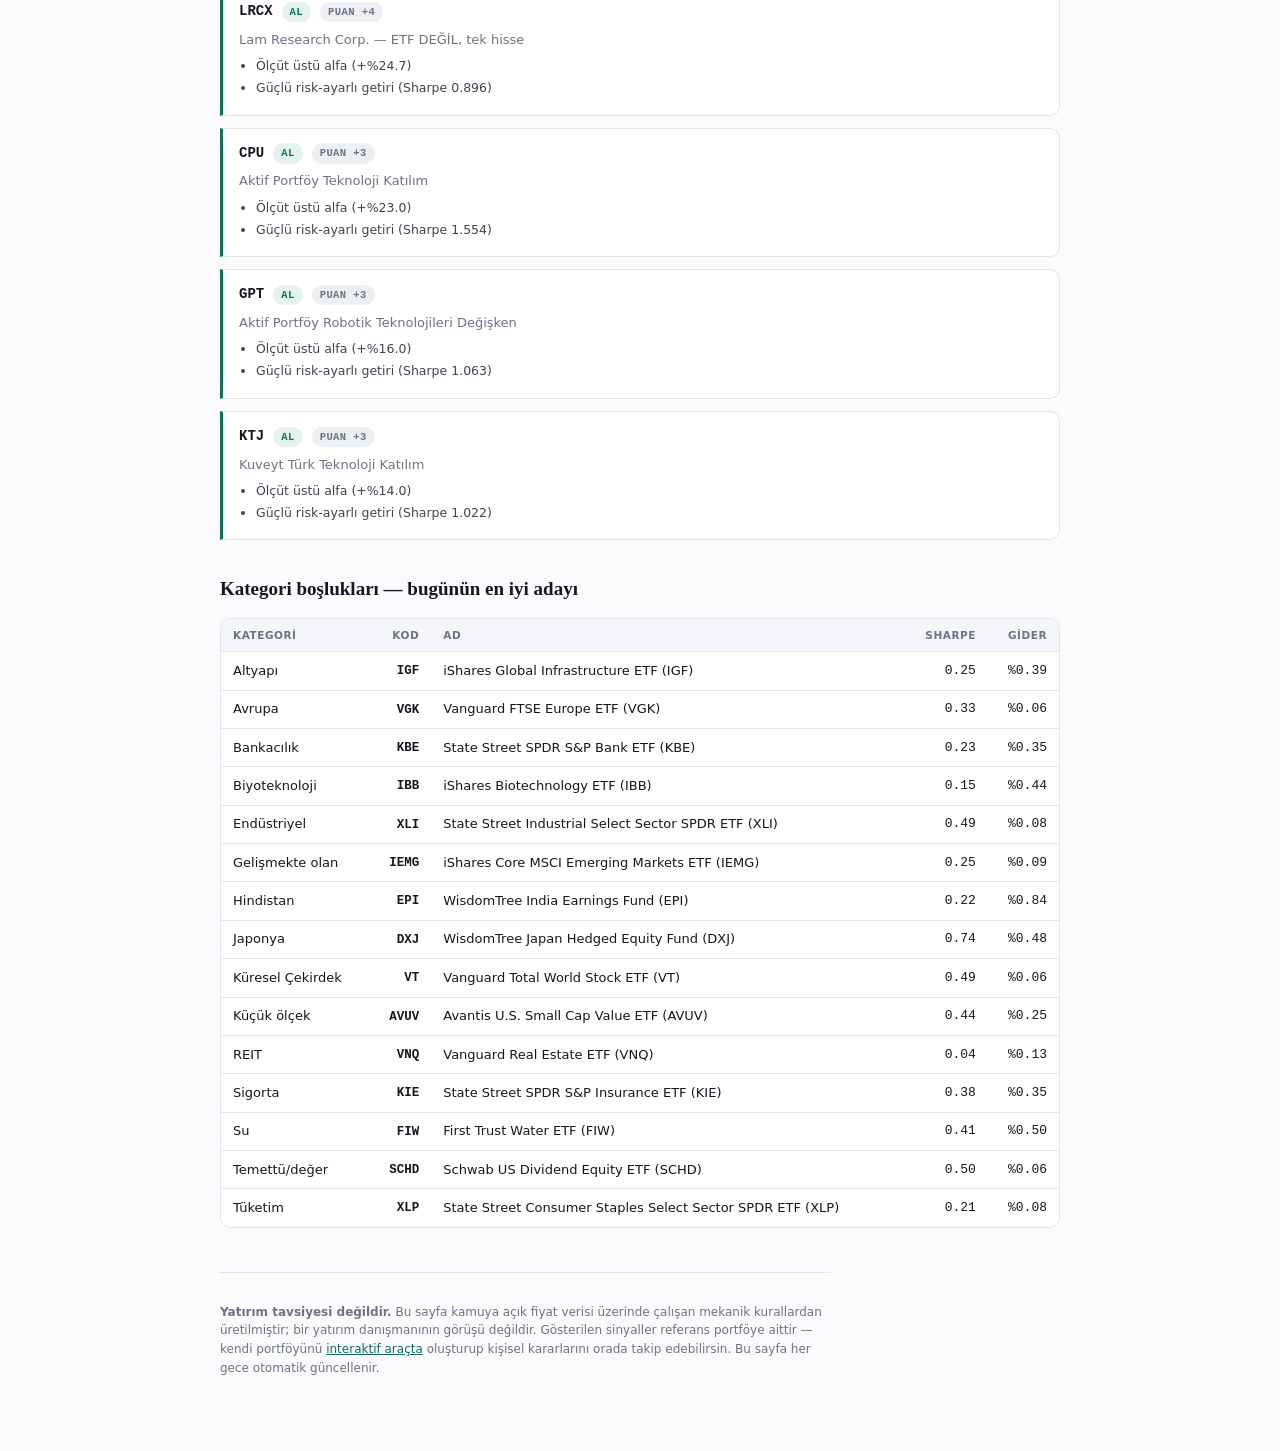
==== commit 8419cd61: "Sayfa başlıklarındaki linkleri gerçek buton görünümüne çevir + rapor.html'deki gizli kodlama hatasın" ====
--- a/site/ozet.html
+++ b/site/ozet.html
@@ -20,9 +20,12 @@
 <div class="wrap">
   <header class="ozet-head">
     <h1>Günlük Fon Özeti</h1>
-    <p>Veri kesiti 2026-07-22 · Referans portföy (rapordaki 38 enstrüman) ·
-       <a href="index.html" style="color:var(--accent)">→ İnteraktif araç, kendi portföyün için</a> ·
-       <a href="rehber.html" style="color:var(--accent)">→ Kavram rehberi</a></p>
+    <p>Veri kesiti 2026-07-22 · Referans portföy (rapordaki 38 enstrüman)</p>
+    <p style="margin-top:12px">
+      <a href="index.html" class="btn" style="text-decoration:none;display:inline-block;margin:0 8px 8px 0"
+         title="Kendi portföyün için">İnteraktif Araç</a>
+      <a href="rehber.html" class="btn ghost" style="text-decoration:none;display:inline-block;margin:0 8px 8px 0">Kavram Rehberi</a>
+    </p>
   </header>
 
   <div class="ozet-sec">
@@ -36,19 +39,19 @@
 
   <div class="ozet-sec">
     <h2>Gözden geçir — Sat sinyali</h2>
-    <div class="grid"><div class="decision" data-sig="SAT"><div><div class="hd"><span class="tick" style="font-size:14px">ARKG</span><span class="chip chip-sat">SAT</span><span class="chip chip-n">puan -7</span></div><div class="nm">ARK Genomic Revolution</div><ul><li>Kalıcı negatif alfa (%-8.9)</li><li>Zayıf Sharpe (0.116)</li></ul></div></div><div class="decision" data-sig="SAT"><div><div class="hd"><span class="tick" style="font-size:14px">YJK</span><span class="chip chip-sat">SAT</span><span class="chip chip-n">puan -6</span></div><div class="nm">Yapı Kredi Robotik ve Yarı İletken Teknolojileri Fon Sepeti</div><ul><li>Kalıcı negatif alfa (%-9.1)</li><li>Negatif Sharpe (-0.103) — risk karşılıksız</li></ul></div></div><div class="decision" data-sig="SAT"><div><div class="hd"><span class="tick" style="font-size:14px">NKP</span><span class="chip chip-sat">SAT</span><span class="chip chip-n">puan -5</span></div><div class="nm">Neo Kar Payı Ödeyen Değişken</div><ul><li>Kalıcı negatif alfa (%-13.4)</li><li>Negatif Sharpe (-0.509) — risk karşılıksız</li></ul></div></div><div class="decision" data-sig="SAT"><div><div class="hd"><span class="tick" style="font-size:14px">BOTZ</span><span class="chip chip-sat">SAT</span><span class="chip chip-n">puan -5</span></div><div class="nm">Global X Robotics &amp; AI</div><ul><li>Kalıcı negatif alfa (%-5.9)</li><li>Zayıf Sharpe (0.218)</li></ul></div></div><div class="decision" data-sig="SAT"><div><div class="hd"><span class="tick" style="font-size:14px">ROBT</span><span class="chip chip-sat">SAT</span><span class="chip chip-n">puan -5</span></div><div class="nm">First Trust Nasdaq AI &amp; Robotics</div><ul><li>Kalıcı negatif alfa (%-6.4)</li><li>Zayıf Sharpe (0.135)</li></ul></div></div><div class="decision" data-sig="SAT"><div><div class="hd"><span class="tick" style="font-size:14px">XLV</span><span class="chip chip-sat">SAT</span><span class="chip chip-n">puan -5</span></div><div class="nm">Health Care Select Sector SPDR</div><ul><li>Portföyde %73 çakışan bir pozisyon var — tekrar</li><li>Başka bir pozisyonla ρ=0.99 — fiilen aynı varlık</li></ul></div></div></div>
+    <div class="grid"><div class="decision" data-sig="SAT"><div><div class="hd"><span class="tick" style="font-size:14px">ARKG</span><span class="chip chip-sat">SAT</span><span class="chip chip-n">puan -7</span></div><div class="nm">ARK Genomic Revolution</div><ul><li>Kalıcı negatif alfa (%-8.9)</li><li>Zayıf Sharpe (0.116)</li></ul></div></div><div class="decision" data-sig="SAT"><div><div class="hd"><span class="tick" style="font-size:14px">YJK</span><span class="chip chip-sat">SAT</span><span class="chip chip-n">puan -6</span></div><div class="nm">Yapı Kredi Robotik ve Yarı İletken Teknolojileri Fon Sepeti</div><ul><li>Kalıcı negatif alfa (%-9.1)</li><li>Negatif Sharpe (-0.103) — risk karşılıksız</li></ul></div></div><div class="decision" data-sig="SAT"><div><div class="hd"><span class="tick" style="font-size:14px">NKP</span><span class="chip chip-sat">SAT</span><span class="chip chip-n">puan -5</span></div><div class="nm">Neo Kar Payı Ödeyen Değişken</div><ul><li>Kalıcı negatif alfa (%-13.4)</li><li>Negatif Sharpe (-0.509) — risk karşılıksız</li></ul></div></div><div class="decision" data-sig="SAT"><div><div class="hd"><span class="tick" style="font-size:14px">BOTZ</span><span class="chip chip-sat">SAT</span><span class="chip chip-n">puan -5</span></div><div class="nm">Global X Robotics &amp; AI</div><ul><li>Kalıcı negatif alfa (%-5.9)</li><li>Zayıf Sharpe (0.218)</li></ul></div></div><div class="decision" data-sig="SAT"><div><div class="hd"><span class="tick" style="font-size:14px">ROBT</span><span class="chip chip-sat">SAT</span><span class="chip chip-n">puan -5</span></div><div class="nm">First Trust Nasdaq AI &amp; Robotics</div><ul><li>Kalıcı negatif alfa (%-6.4)</li><li>Zayıf Sharpe (0.136)</li></ul></div></div><div class="decision" data-sig="SAT"><div><div class="hd"><span class="tick" style="font-size:14px">XLV</span><span class="chip chip-sat">SAT</span><span class="chip chip-n">puan -5</span></div><div class="nm">Health Care Select Sector SPDR</div><ul><li>Portföyde %73 çakışan bir pozisyon var — tekrar</li><li>Başka bir pozisyonla ρ=0.99 — fiilen aynı varlık</li></ul></div></div></div>
   </div>
 
   <div class="ozet-sec">
     <h2>Öne çıkan — Al sinyali</h2>
-    <div class="grid"><div class="decision" data-sig="AL"><div><div class="hd"><span class="tick" style="font-size:14px">PHE</span><span class="chip chip-al">AL</span><span class="chip chip-n">puan +4</span></div><div class="nm">Pusula Hisse Senedi</div><ul><li>Ölçüt üstü alfa (+%48.9)</li><li>Güçlü risk-ayarlı getiri (Sharpe 2.029)</li></ul></div></div><div class="decision" data-sig="AL"><div><div class="hd"><span class="tick" style="font-size:14px">QTUM</span><span class="chip chip-al">AL</span><span class="chip chip-n">puan +4</span></div><div class="nm">Defiance Quantum</div><ul><li>Ölçüt üstü alfa (+%11.8)</li><li>Güçlü risk-ayarlı getiri (Sharpe 0.811)</li></ul></div></div><div class="decision" data-sig="AL"><div><div class="hd"><span class="tick" style="font-size:14px">LRCX</span><span class="chip chip-al">AL</span><span class="chip chip-n">puan +4</span></div><div class="nm">Lam Research Corp. — ETF DEĞİL, tek hisse</div><ul><li>Ölçüt üstü alfa (+%24.8)</li><li>Güçlü risk-ayarlı getiri (Sharpe 0.897)</li></ul></div></div><div class="decision" data-sig="AL"><div><div class="hd"><span class="tick" style="font-size:14px">CPU</span><span class="chip chip-al">AL</span><span class="chip chip-n">puan +3</span></div><div class="nm">Aktif Portföy Teknoloji Katılım</div><ul><li>Ölçüt üstü alfa (+%23.0)</li><li>Güçlü risk-ayarlı getiri (Sharpe 1.554)</li></ul></div></div><div class="decision" data-sig="AL"><div><div class="hd"><span class="tick" style="font-size:14px">GPT</span><span class="chip chip-al">AL</span><span class="chip chip-n">puan +3</span></div><div class="nm">Aktif Portföy Robotik Teknolojileri Değişken</div><ul><li>Ölçüt üstü alfa (+%16.0)</li><li>Güçlü risk-ayarlı getiri (Sharpe 1.063)</li></ul></div></div><div class="decision" data-sig="AL"><div><div class="hd"><span class="tick" style="font-size:14px">KTJ</span><span class="chip chip-al">AL</span><span class="chip chip-n">puan +3</span></div><div class="nm">Kuveyt Türk Teknoloji Katılım</div><ul><li>Ölçüt üstü alfa (+%14.0)</li><li>Güçlü risk-ayarlı getiri (Sharpe 1.022)</li></ul></div></div></div>
+    <div class="grid"><div class="decision" data-sig="AL"><div><div class="hd"><span class="tick" style="font-size:14px">PHE</span><span class="chip chip-al">AL</span><span class="chip chip-n">puan +4</span></div><div class="nm">Pusula Hisse Senedi</div><ul><li>Ölçüt üstü alfa (+%48.9)</li><li>Güçlü risk-ayarlı getiri (Sharpe 2.029)</li></ul></div></div><div class="decision" data-sig="AL"><div><div class="hd"><span class="tick" style="font-size:14px">QTUM</span><span class="chip chip-al">AL</span><span class="chip chip-n">puan +4</span></div><div class="nm">Defiance Quantum</div><ul><li>Ölçüt üstü alfa (+%11.8)</li><li>Güçlü risk-ayarlı getiri (Sharpe 0.811)</li></ul></div></div><div class="decision" data-sig="AL"><div><div class="hd"><span class="tick" style="font-size:14px">LRCX</span><span class="chip chip-al">AL</span><span class="chip chip-n">puan +4</span></div><div class="nm">Lam Research Corp. — ETF DEĞİL, tek hisse</div><ul><li>Ölçüt üstü alfa (+%24.7)</li><li>Güçlü risk-ayarlı getiri (Sharpe 0.896)</li></ul></div></div><div class="decision" data-sig="AL"><div><div class="hd"><span class="tick" style="font-size:14px">CPU</span><span class="chip chip-al">AL</span><span class="chip chip-n">puan +3</span></div><div class="nm">Aktif Portföy Teknoloji Katılım</div><ul><li>Ölçüt üstü alfa (+%23.0)</li><li>Güçlü risk-ayarlı getiri (Sharpe 1.554)</li></ul></div></div><div class="decision" data-sig="AL"><div><div class="hd"><span class="tick" style="font-size:14px">GPT</span><span class="chip chip-al">AL</span><span class="chip chip-n">puan +3</span></div><div class="nm">Aktif Portföy Robotik Teknolojileri Değişken</div><ul><li>Ölçüt üstü alfa (+%16.0)</li><li>Güçlü risk-ayarlı getiri (Sharpe 1.063)</li></ul></div></div><div class="decision" data-sig="AL"><div><div class="hd"><span class="tick" style="font-size:14px">KTJ</span><span class="chip chip-al">AL</span><span class="chip chip-n">puan +3</span></div><div class="nm">Kuveyt Türk Teknoloji Katılım</div><ul><li>Ölçüt üstü alfa (+%14.0)</li><li>Güçlü risk-ayarlı getiri (Sharpe 1.022)</li></ul></div></div></div>
   </div>
 
   <div class="ozet-sec">
     <h2>Kategori boşlukları — bugünün en iyi adayı</h2>
     <div class="scroll"><table>
       <thead><tr><th class="l">Kategori</th><th>Kod</th><th class="l">Ad</th><th>Sharpe</th><th>Gider</th></tr></thead>
-      <tbody><tr><td class="l">Altyapı</td><td><span class="tick">IGF</span></td><td class="l">iShares Global Infrastructure ETF (IGF)</td><td class="num">0.25</td><td class="num">%0.39</td></tr><tr><td class="l">Avrupa</td><td><span class="tick">VGK</span></td><td class="l">Vanguard FTSE Europe ETF (VGK)</td><td class="num">0.33</td><td class="num">%0.06</td></tr><tr><td class="l">Bankacılık</td><td><span class="tick">KBE</span></td><td class="l">State Street SPDR S&amp;P Bank ETF (KBE)</td><td class="num">0.23</td><td class="num">%0.35</td></tr><tr><td class="l">Biyoteknoloji</td><td><span class="tick">IBB</span></td><td class="l">iShares Biotechnology ETF (IBB)</td><td class="num">0.15</td><td class="num">%0.44</td></tr><tr><td class="l">Endüstriyel</td><td><span class="tick">XLI</span></td><td class="l">State Street Industrial Select Sector SPDR ETF (XLI)</td><td class="num">0.49</td><td class="num">%0.08</td></tr><tr><td class="l">Gelişmekte olan</td><td><span class="tick">IEMG</span></td><td class="l">iShares Core MSCI Emerging Markets ETF (IEMG)</td><td class="num">0.25</td><td class="num">%0.09</td></tr><tr><td class="l">Hindistan</td><td><span class="tick">EPI</span></td><td class="l">WisdomTree India Earnings Fund (EPI)</td><td class="num">0.22</td><td class="num">%0.84</td></tr><tr><td class="l">Japonya</td><td><span class="tick">DXJ</span></td><td class="l">WisdomTree Japan Hedged Equity Fund (DXJ)</td><td class="num">0.74</td><td class="num">%0.48</td></tr><tr><td class="l">Küresel Çekirdek</td><td><span class="tick">VT</span></td><td class="l">Vanguard Total World Stock ETF (VT)</td><td class="num">0.49</td><td class="num">%0.06</td></tr><tr><td class="l">Küçük ölçek</td><td><span class="tick">AVUV</span></td><td class="l">Avantis U.S. Small Cap Value ETF (AVUV)</td><td class="num">0.44</td><td class="num">%0.25</td></tr><tr><td class="l">REIT</td><td><span class="tick">VNQ</span></td><td class="l">Vanguard Real Estate ETF (VNQ)</td><td class="num">0.04</td><td class="num">%0.13</td></tr><tr><td class="l">Sigorta</td><td><span class="tick">KIE</span></td><td class="l">State Street SPDR S&amp;P Insurance ETF (KIE)</td><td class="num">0.38</td><td class="num">%0.35</td></tr><tr><td class="l">Su</td><td><span class="tick">FIW</span></td><td class="l">First Trust Water ETF (FIW)</td><td class="num">0.40</td><td class="num">%0.50</td></tr><tr><td class="l">Temettü/değer</td><td><span class="tick">SCHD</span></td><td class="l">Schwab US Dividend Equity ETF (SCHD)</td><td class="num">0.50</td><td class="num">%0.06</td></tr><tr><td class="l">Tüketim</td><td><span class="tick">XLP</span></td><td class="l">State Street Consumer Staples Select Sector SPDR ETF (XLP)</td><td class="num">0.21</td><td class="num">%0.08</td></tr></tbody>
+      <tbody><tr><td class="l">Altyapı</td><td><span class="tick">IGF</span></td><td class="l">iShares Global Infrastructure ETF (IGF)</td><td class="num">0.25</td><td class="num">%0.39</td></tr><tr><td class="l">Avrupa</td><td><span class="tick">VGK</span></td><td class="l">Vanguard FTSE Europe ETF (VGK)</td><td class="num">0.33</td><td class="num">%0.06</td></tr><tr><td class="l">Bankacılık</td><td><span class="tick">KBE</span></td><td class="l">State Street SPDR S&amp;P Bank ETF (KBE)</td><td class="num">0.23</td><td class="num">%0.35</td></tr><tr><td class="l">Biyoteknoloji</td><td><span class="tick">IBB</span></td><td class="l">iShares Biotechnology ETF (IBB)</td><td class="num">0.15</td><td class="num">%0.44</td></tr><tr><td class="l">Endüstriyel</td><td><span class="tick">XLI</span></td><td class="l">State Street Industrial Select Sector SPDR ETF (XLI)</td><td class="num">0.49</td><td class="num">%0.08</td></tr><tr><td class="l">Gelişmekte olan</td><td><span class="tick">IEMG</span></td><td class="l">iShares Core MSCI Emerging Markets ETF (IEMG)</td><td class="num">0.25</td><td class="num">%0.09</td></tr><tr><td class="l">Hindistan</td><td><span class="tick">EPI</span></td><td class="l">WisdomTree India Earnings Fund (EPI)</td><td class="num">0.22</td><td class="num">%0.84</td></tr><tr><td class="l">Japonya</td><td><span class="tick">DXJ</span></td><td class="l">WisdomTree Japan Hedged Equity Fund (DXJ)</td><td class="num">0.74</td><td class="num">%0.48</td></tr><tr><td class="l">Küresel Çekirdek</td><td><span class="tick">VT</span></td><td class="l">Vanguard Total World Stock ETF (VT)</td><td class="num">0.49</td><td class="num">%0.06</td></tr><tr><td class="l">Küçük ölçek</td><td><span class="tick">AVUV</span></td><td class="l">Avantis U.S. Small Cap Value ETF (AVUV)</td><td class="num">0.44</td><td class="num">%0.25</td></tr><tr><td class="l">REIT</td><td><span class="tick">VNQ</span></td><td class="l">Vanguard Real Estate ETF (VNQ)</td><td class="num">0.04</td><td class="num">%0.13</td></tr><tr><td class="l">Sigorta</td><td><span class="tick">KIE</span></td><td class="l">State Street SPDR S&amp;P Insurance ETF (KIE)</td><td class="num">0.38</td><td class="num">%0.35</td></tr><tr><td class="l">Su</td><td><span class="tick">FIW</span></td><td class="l">First Trust Water ETF (FIW)</td><td class="num">0.41</td><td class="num">%0.50</td></tr><tr><td class="l">Temettü/değer</td><td><span class="tick">SCHD</span></td><td class="l">Schwab US Dividend Equity ETF (SCHD)</td><td class="num">0.50</td><td class="num">%0.06</td></tr><tr><td class="l">Tüketim</td><td><span class="tick">XLP</span></td><td class="l">State Street Consumer Staples Select Sector SPDR ETF (XLP)</td><td class="num">0.21</td><td class="num">%0.08</td></tr></tbody>
     </table></div>
   </div>
 
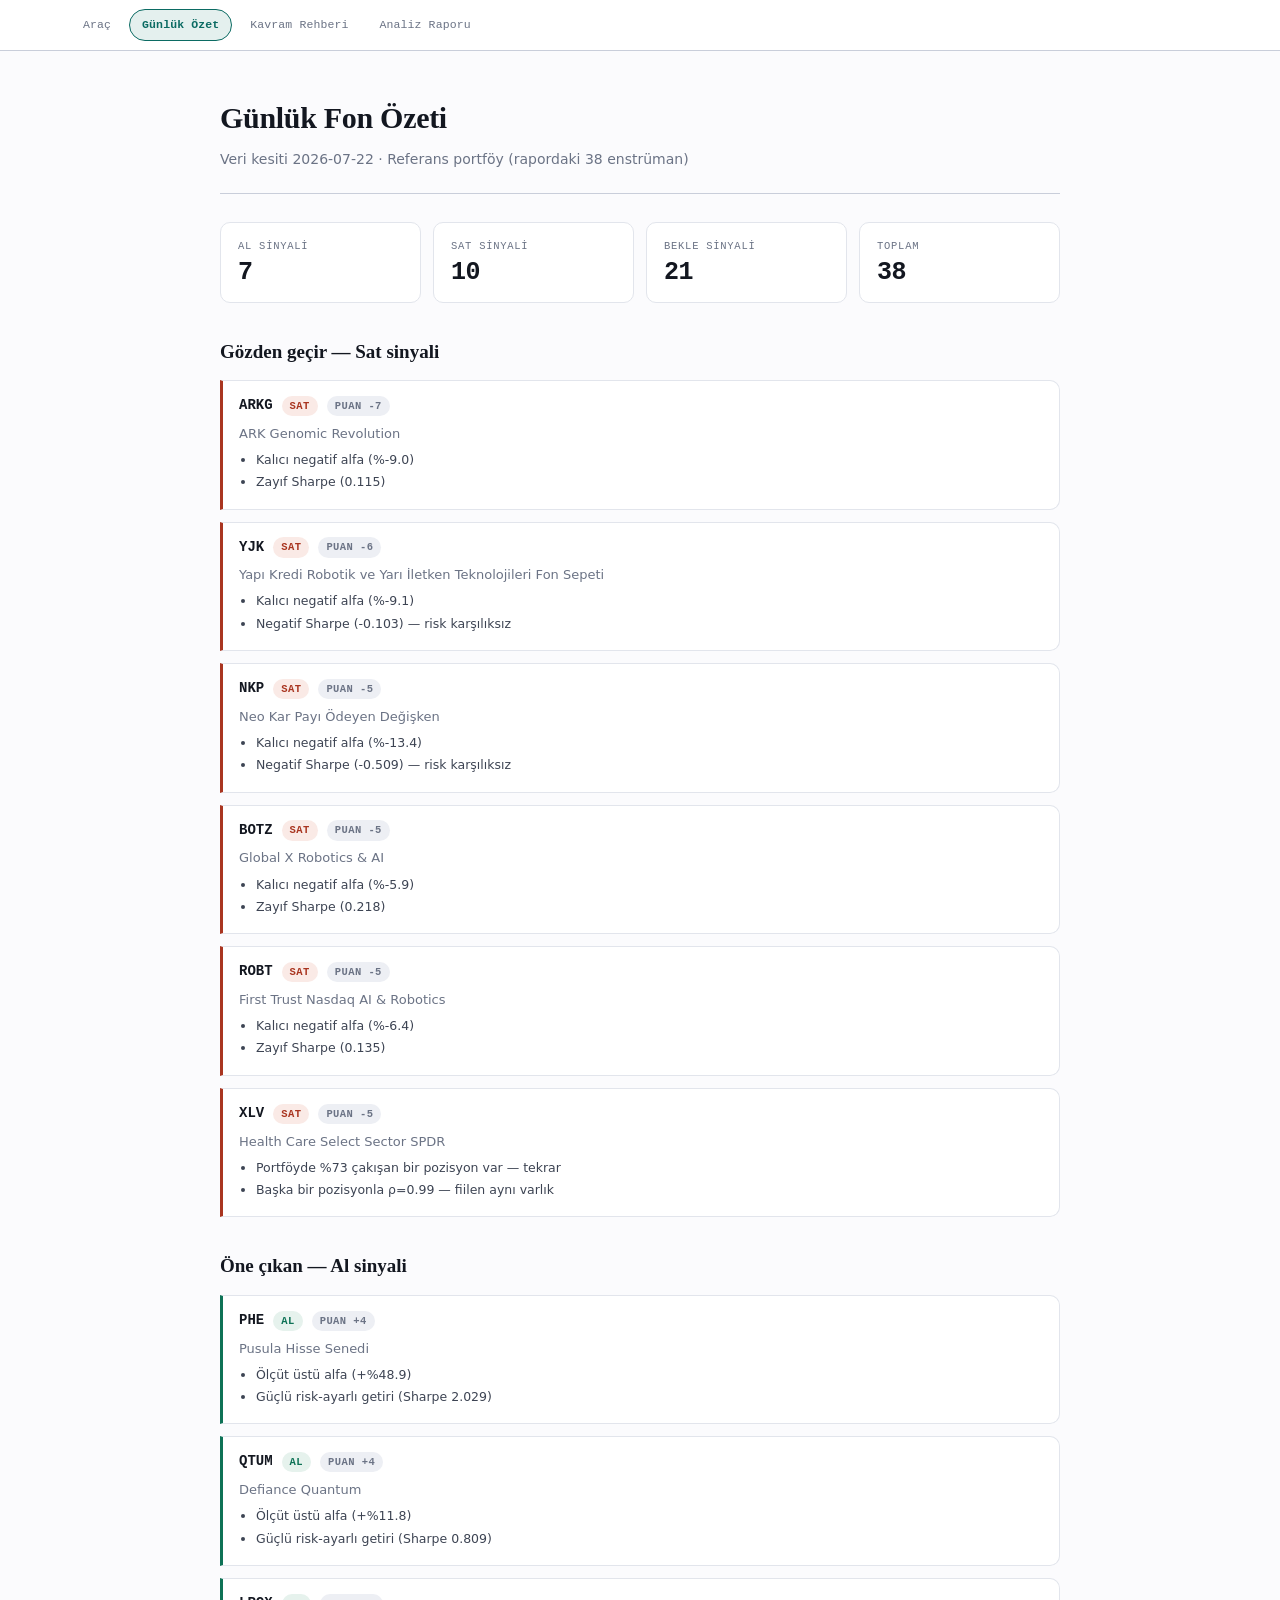
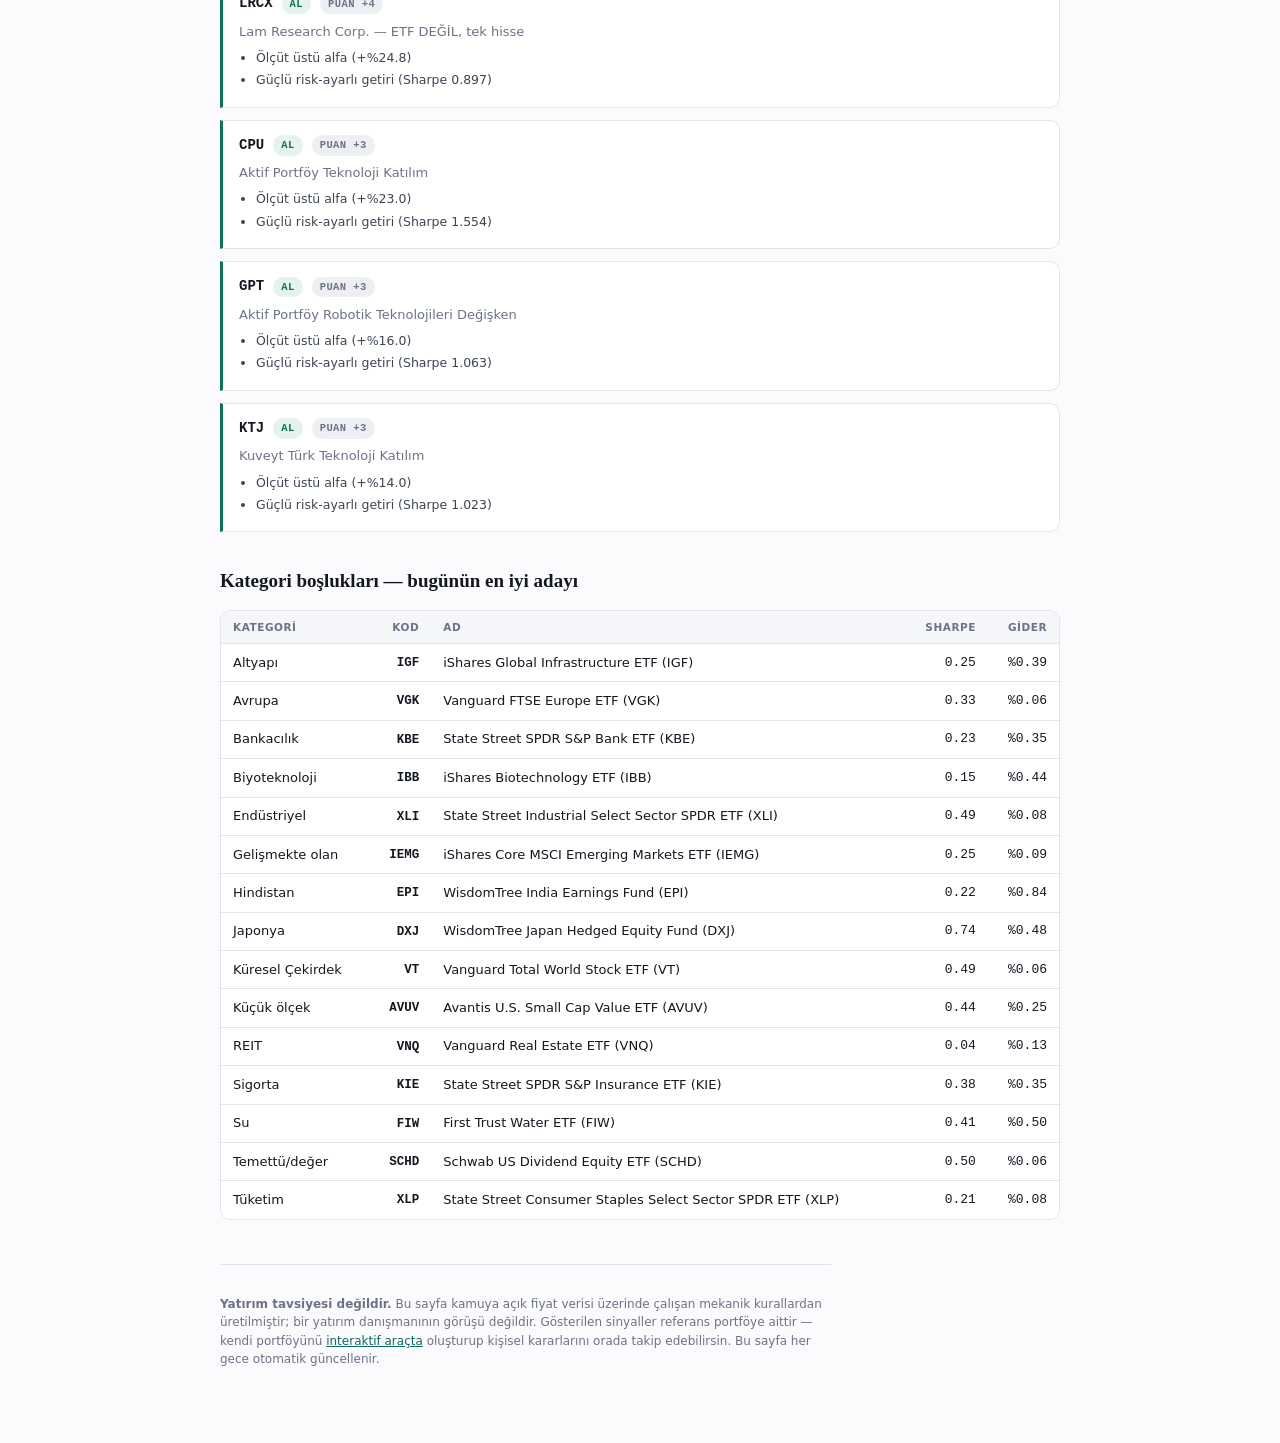
==== commit 366571f8: "Sayfalar arası tutarlı üst navigasyon (sitenav) ekle Dört sayfa (Araç, Günlük Özet, Kavram Rehberi, " ====
--- a/site/ozet.html
+++ b/site/ozet.html
@@ -17,15 +17,18 @@
 </style>
 </head>
 <body>
+<nav class="sitenav">
+  <div class="sitenav-in">
+    <a href="index.html" class="sitenav-item">Araç</a>
+    <a href="ozet.html" class="sitenav-item active">Günlük Özet</a>
+    <a href="rehber.html" class="sitenav-item">Kavram Rehberi</a>
+    <a href="rapor.html" class="sitenav-item">Analiz Raporu</a>
+  </div>
+</nav>
 <div class="wrap">
   <header class="ozet-head">
     <h1>Günlük Fon Özeti</h1>
     <p>Veri kesiti 2026-07-22 · Referans portföy (rapordaki 38 enstrüman)</p>
-    <p style="margin-top:12px">
-      <a href="index.html" class="btn" style="text-decoration:none;display:inline-block;margin:0 8px 8px 0"
-         title="Kendi portföyün için">İnteraktif Araç</a>
-      <a href="rehber.html" class="btn ghost" style="text-decoration:none;display:inline-block;margin:0 8px 8px 0">Kavram Rehberi</a>
-    </p>
   </header>
 
   <div class="ozet-sec">
@@ -39,12 +42,12 @@
 
   <div class="ozet-sec">
     <h2>Gözden geçir — Sat sinyali</h2>
-    <div class="grid"><div class="decision" data-sig="SAT"><div><div class="hd"><span class="tick" style="font-size:14px">ARKG</span><span class="chip chip-sat">SAT</span><span class="chip chip-n">puan -7</span></div><div class="nm">ARK Genomic Revolution</div><ul><li>Kalıcı negatif alfa (%-8.9)</li><li>Zayıf Sharpe (0.116)</li></ul></div></div><div class="decision" data-sig="SAT"><div><div class="hd"><span class="tick" style="font-size:14px">YJK</span><span class="chip chip-sat">SAT</span><span class="chip chip-n">puan -6</span></div><div class="nm">Yapı Kredi Robotik ve Yarı İletken Teknolojileri Fon Sepeti</div><ul><li>Kalıcı negatif alfa (%-9.1)</li><li>Negatif Sharpe (-0.103) — risk karşılıksız</li></ul></div></div><div class="decision" data-sig="SAT"><div><div class="hd"><span class="tick" style="font-size:14px">NKP</span><span class="chip chip-sat">SAT</span><span class="chip chip-n">puan -5</span></div><div class="nm">Neo Kar Payı Ödeyen Değişken</div><ul><li>Kalıcı negatif alfa (%-13.4)</li><li>Negatif Sharpe (-0.509) — risk karşılıksız</li></ul></div></div><div class="decision" data-sig="SAT"><div><div class="hd"><span class="tick" style="font-size:14px">BOTZ</span><span class="chip chip-sat">SAT</span><span class="chip chip-n">puan -5</span></div><div class="nm">Global X Robotics &amp; AI</div><ul><li>Kalıcı negatif alfa (%-5.9)</li><li>Zayıf Sharpe (0.218)</li></ul></div></div><div class="decision" data-sig="SAT"><div><div class="hd"><span class="tick" style="font-size:14px">ROBT</span><span class="chip chip-sat">SAT</span><span class="chip chip-n">puan -5</span></div><div class="nm">First Trust Nasdaq AI &amp; Robotics</div><ul><li>Kalıcı negatif alfa (%-6.4)</li><li>Zayıf Sharpe (0.136)</li></ul></div></div><div class="decision" data-sig="SAT"><div><div class="hd"><span class="tick" style="font-size:14px">XLV</span><span class="chip chip-sat">SAT</span><span class="chip chip-n">puan -5</span></div><div class="nm">Health Care Select Sector SPDR</div><ul><li>Portföyde %73 çakışan bir pozisyon var — tekrar</li><li>Başka bir pozisyonla ρ=0.99 — fiilen aynı varlık</li></ul></div></div></div>
+    <div class="grid"><div class="decision" data-sig="SAT"><div><div class="hd"><span class="tick" style="font-size:14px">ARKG</span><span class="chip chip-sat">SAT</span><span class="chip chip-n">puan -7</span></div><div class="nm">ARK Genomic Revolution</div><ul><li>Kalıcı negatif alfa (%-9.0)</li><li>Zayıf Sharpe (0.115)</li></ul></div></div><div class="decision" data-sig="SAT"><div><div class="hd"><span class="tick" style="font-size:14px">YJK</span><span class="chip chip-sat">SAT</span><span class="chip chip-n">puan -6</span></div><div class="nm">Yapı Kredi Robotik ve Yarı İletken Teknolojileri Fon Sepeti</div><ul><li>Kalıcı negatif alfa (%-9.1)</li><li>Negatif Sharpe (-0.103) — risk karşılıksız</li></ul></div></div><div class="decision" data-sig="SAT"><div><div class="hd"><span class="tick" style="font-size:14px">NKP</span><span class="chip chip-sat">SAT</span><span class="chip chip-n">puan -5</span></div><div class="nm">Neo Kar Payı Ödeyen Değişken</div><ul><li>Kalıcı negatif alfa (%-13.4)</li><li>Negatif Sharpe (-0.509) — risk karşılıksız</li></ul></div></div><div class="decision" data-sig="SAT"><div><div class="hd"><span class="tick" style="font-size:14px">BOTZ</span><span class="chip chip-sat">SAT</span><span class="chip chip-n">puan -5</span></div><div class="nm">Global X Robotics &amp; AI</div><ul><li>Kalıcı negatif alfa (%-5.9)</li><li>Zayıf Sharpe (0.218)</li></ul></div></div><div class="decision" data-sig="SAT"><div><div class="hd"><span class="tick" style="font-size:14px">ROBT</span><span class="chip chip-sat">SAT</span><span class="chip chip-n">puan -5</span></div><div class="nm">First Trust Nasdaq AI &amp; Robotics</div><ul><li>Kalıcı negatif alfa (%-6.4)</li><li>Zayıf Sharpe (0.135)</li></ul></div></div><div class="decision" data-sig="SAT"><div><div class="hd"><span class="tick" style="font-size:14px">XLV</span><span class="chip chip-sat">SAT</span><span class="chip chip-n">puan -5</span></div><div class="nm">Health Care Select Sector SPDR</div><ul><li>Portföyde %73 çakışan bir pozisyon var — tekrar</li><li>Başka bir pozisyonla ρ=0.99 — fiilen aynı varlık</li></ul></div></div></div>
   </div>
 
   <div class="ozet-sec">
     <h2>Öne çıkan — Al sinyali</h2>
-    <div class="grid"><div class="decision" data-sig="AL"><div><div class="hd"><span class="tick" style="font-size:14px">PHE</span><span class="chip chip-al">AL</span><span class="chip chip-n">puan +4</span></div><div class="nm">Pusula Hisse Senedi</div><ul><li>Ölçüt üstü alfa (+%48.9)</li><li>Güçlü risk-ayarlı getiri (Sharpe 2.029)</li></ul></div></div><div class="decision" data-sig="AL"><div><div class="hd"><span class="tick" style="font-size:14px">QTUM</span><span class="chip chip-al">AL</span><span class="chip chip-n">puan +4</span></div><div class="nm">Defiance Quantum</div><ul><li>Ölçüt üstü alfa (+%11.8)</li><li>Güçlü risk-ayarlı getiri (Sharpe 0.811)</li></ul></div></div><div class="decision" data-sig="AL"><div><div class="hd"><span class="tick" style="font-size:14px">LRCX</span><span class="chip chip-al">AL</span><span class="chip chip-n">puan +4</span></div><div class="nm">Lam Research Corp. — ETF DEĞİL, tek hisse</div><ul><li>Ölçüt üstü alfa (+%24.7)</li><li>Güçlü risk-ayarlı getiri (Sharpe 0.896)</li></ul></div></div><div class="decision" data-sig="AL"><div><div class="hd"><span class="tick" style="font-size:14px">CPU</span><span class="chip chip-al">AL</span><span class="chip chip-n">puan +3</span></div><div class="nm">Aktif Portföy Teknoloji Katılım</div><ul><li>Ölçüt üstü alfa (+%23.0)</li><li>Güçlü risk-ayarlı getiri (Sharpe 1.554)</li></ul></div></div><div class="decision" data-sig="AL"><div><div class="hd"><span class="tick" style="font-size:14px">GPT</span><span class="chip chip-al">AL</span><span class="chip chip-n">puan +3</span></div><div class="nm">Aktif Portföy Robotik Teknolojileri Değişken</div><ul><li>Ölçüt üstü alfa (+%16.0)</li><li>Güçlü risk-ayarlı getiri (Sharpe 1.063)</li></ul></div></div><div class="decision" data-sig="AL"><div><div class="hd"><span class="tick" style="font-size:14px">KTJ</span><span class="chip chip-al">AL</span><span class="chip chip-n">puan +3</span></div><div class="nm">Kuveyt Türk Teknoloji Katılım</div><ul><li>Ölçüt üstü alfa (+%14.0)</li><li>Güçlü risk-ayarlı getiri (Sharpe 1.022)</li></ul></div></div></div>
+    <div class="grid"><div class="decision" data-sig="AL"><div><div class="hd"><span class="tick" style="font-size:14px">PHE</span><span class="chip chip-al">AL</span><span class="chip chip-n">puan +4</span></div><div class="nm">Pusula Hisse Senedi</div><ul><li>Ölçüt üstü alfa (+%48.9)</li><li>Güçlü risk-ayarlı getiri (Sharpe 2.029)</li></ul></div></div><div class="decision" data-sig="AL"><div><div class="hd"><span class="tick" style="font-size:14px">QTUM</span><span class="chip chip-al">AL</span><span class="chip chip-n">puan +4</span></div><div class="nm">Defiance Quantum</div><ul><li>Ölçüt üstü alfa (+%11.8)</li><li>Güçlü risk-ayarlı getiri (Sharpe 0.809)</li></ul></div></div><div class="decision" data-sig="AL"><div><div class="hd"><span class="tick" style="font-size:14px">LRCX</span><span class="chip chip-al">AL</span><span class="chip chip-n">puan +4</span></div><div class="nm">Lam Research Corp. — ETF DEĞİL, tek hisse</div><ul><li>Ölçüt üstü alfa (+%24.8)</li><li>Güçlü risk-ayarlı getiri (Sharpe 0.897)</li></ul></div></div><div class="decision" data-sig="AL"><div><div class="hd"><span class="tick" style="font-size:14px">CPU</span><span class="chip chip-al">AL</span><span class="chip chip-n">puan +3</span></div><div class="nm">Aktif Portföy Teknoloji Katılım</div><ul><li>Ölçüt üstü alfa (+%23.0)</li><li>Güçlü risk-ayarlı getiri (Sharpe 1.554)</li></ul></div></div><div class="decision" data-sig="AL"><div><div class="hd"><span class="tick" style="font-size:14px">GPT</span><span class="chip chip-al">AL</span><span class="chip chip-n">puan +3</span></div><div class="nm">Aktif Portföy Robotik Teknolojileri Değişken</div><ul><li>Ölçüt üstü alfa (+%16.0)</li><li>Güçlü risk-ayarlı getiri (Sharpe 1.063)</li></ul></div></div><div class="decision" data-sig="AL"><div><div class="hd"><span class="tick" style="font-size:14px">KTJ</span><span class="chip chip-al">AL</span><span class="chip chip-n">puan +3</span></div><div class="nm">Kuveyt Türk Teknoloji Katılım</div><ul><li>Ölçüt üstü alfa (+%14.0)</li><li>Güçlü risk-ayarlı getiri (Sharpe 1.023)</li></ul></div></div></div>
   </div>
 
   <div class="ozet-sec">
--- a/site/styles.css
+++ b/site/styles.css
@@ -405,6 +405,22 @@
   font-size: 13.5px; z-index: 80; box-shadow: var(--shadow);
 }
 .toast[hidden] { display: none; }
+
+/* ---------- site geneli sayfa gezinme şeridi (4 sayfanın hepsinde aynı) ---------- */
+.sitenav { border-bottom: 1px solid var(--rule-strong); background: var(--surface); }
+.sitenav-in {
+  max-width: 1180px; margin: 0 auto; padding: 9px 20px;
+  display: flex; gap: 5px; flex-wrap: wrap; align-items: center;
+  overflow-x: auto;
+}
+.sitenav-item {
+  font-family: var(--mono); font-size: 11.5px; letter-spacing: .01em;
+  padding: 6px 12px; border-radius: 100px; white-space: nowrap;
+  color: var(--muted); text-decoration: none; border: 1px solid transparent;
+}
+.sitenav-item:hover { background: var(--surface-2); color: var(--ink); }
+.sitenav-item:focus-visible { outline: 2px solid var(--accent); outline-offset: 1px; }
+.sitenav-item.active { background: var(--accent-soft); color: var(--accent); border-color: var(--accent); font-weight: 650; }
 /* inline style yerine :not([hidden]) — [hidden]{display:none}'ı ezmesin diye */
 #ghConnected:not([hidden]) { display: flex; align-items: center; gap: 9px; flex-wrap: wrap; }
 
